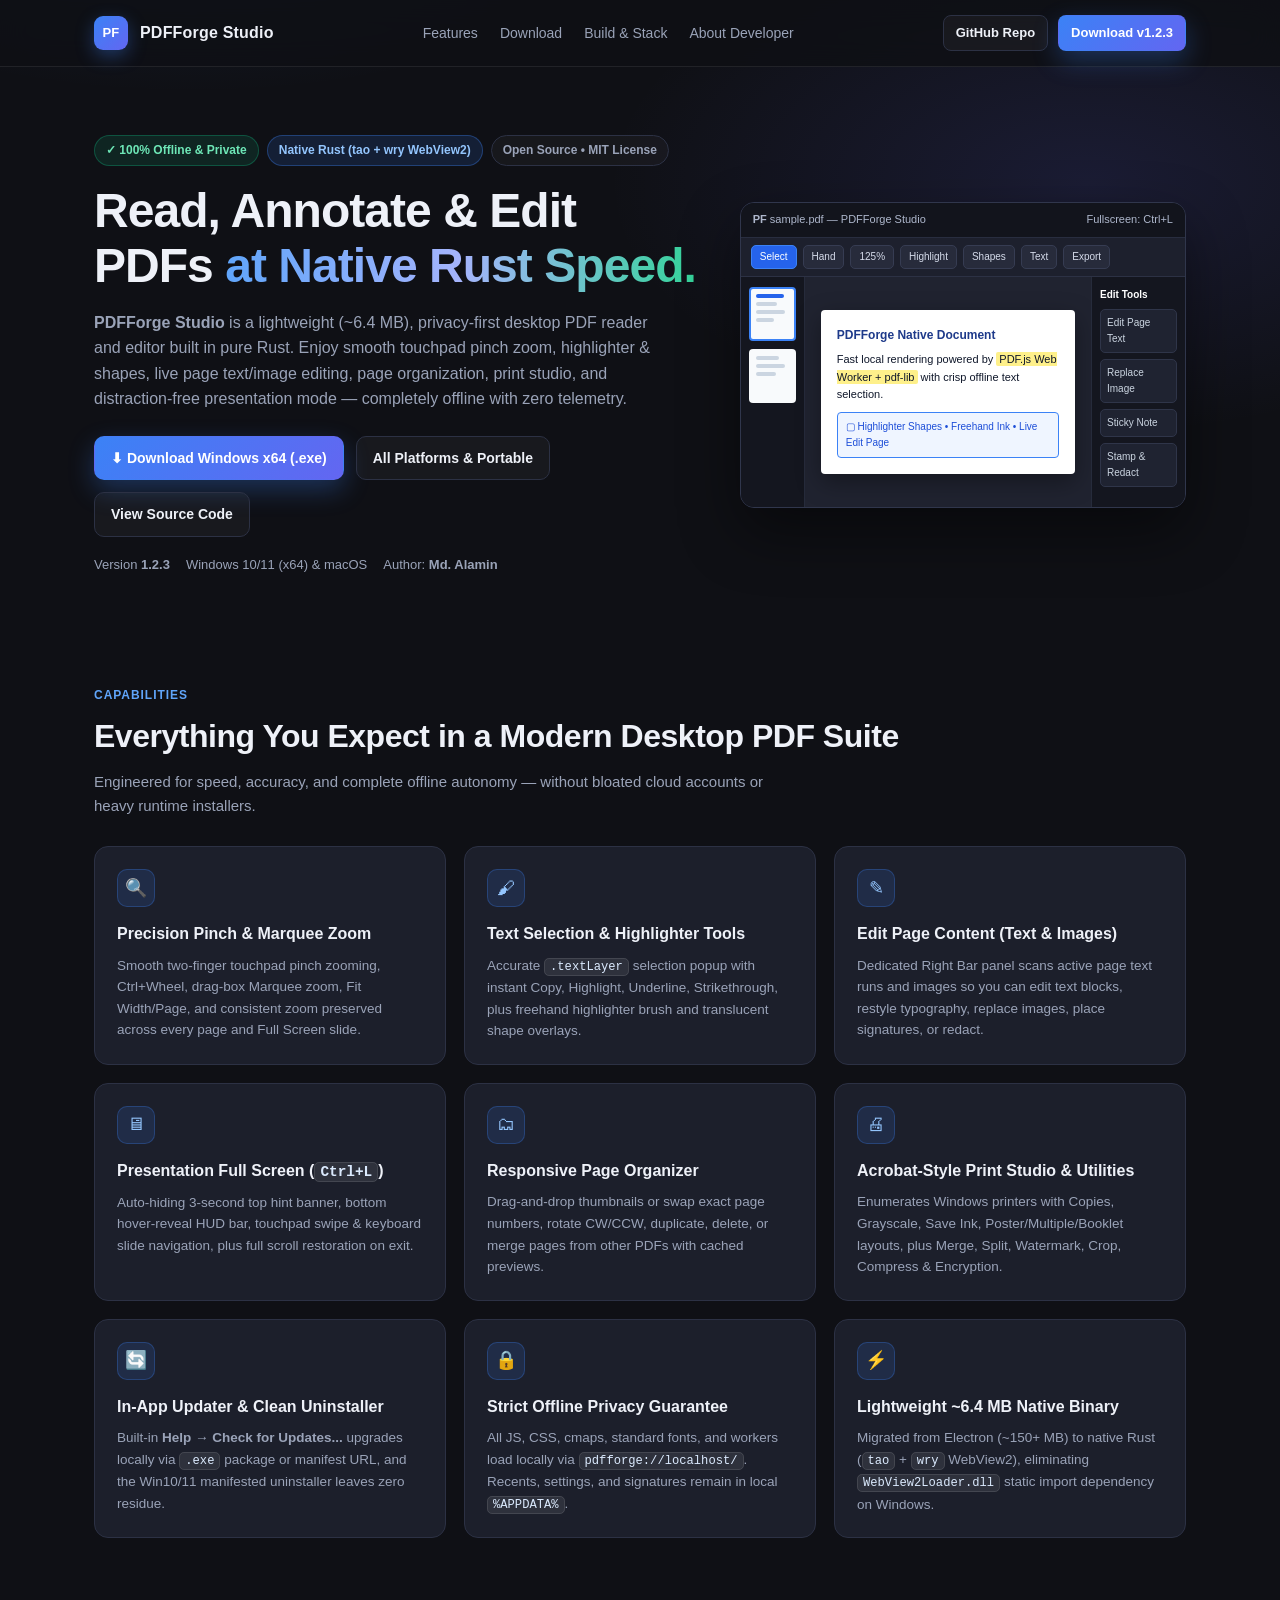
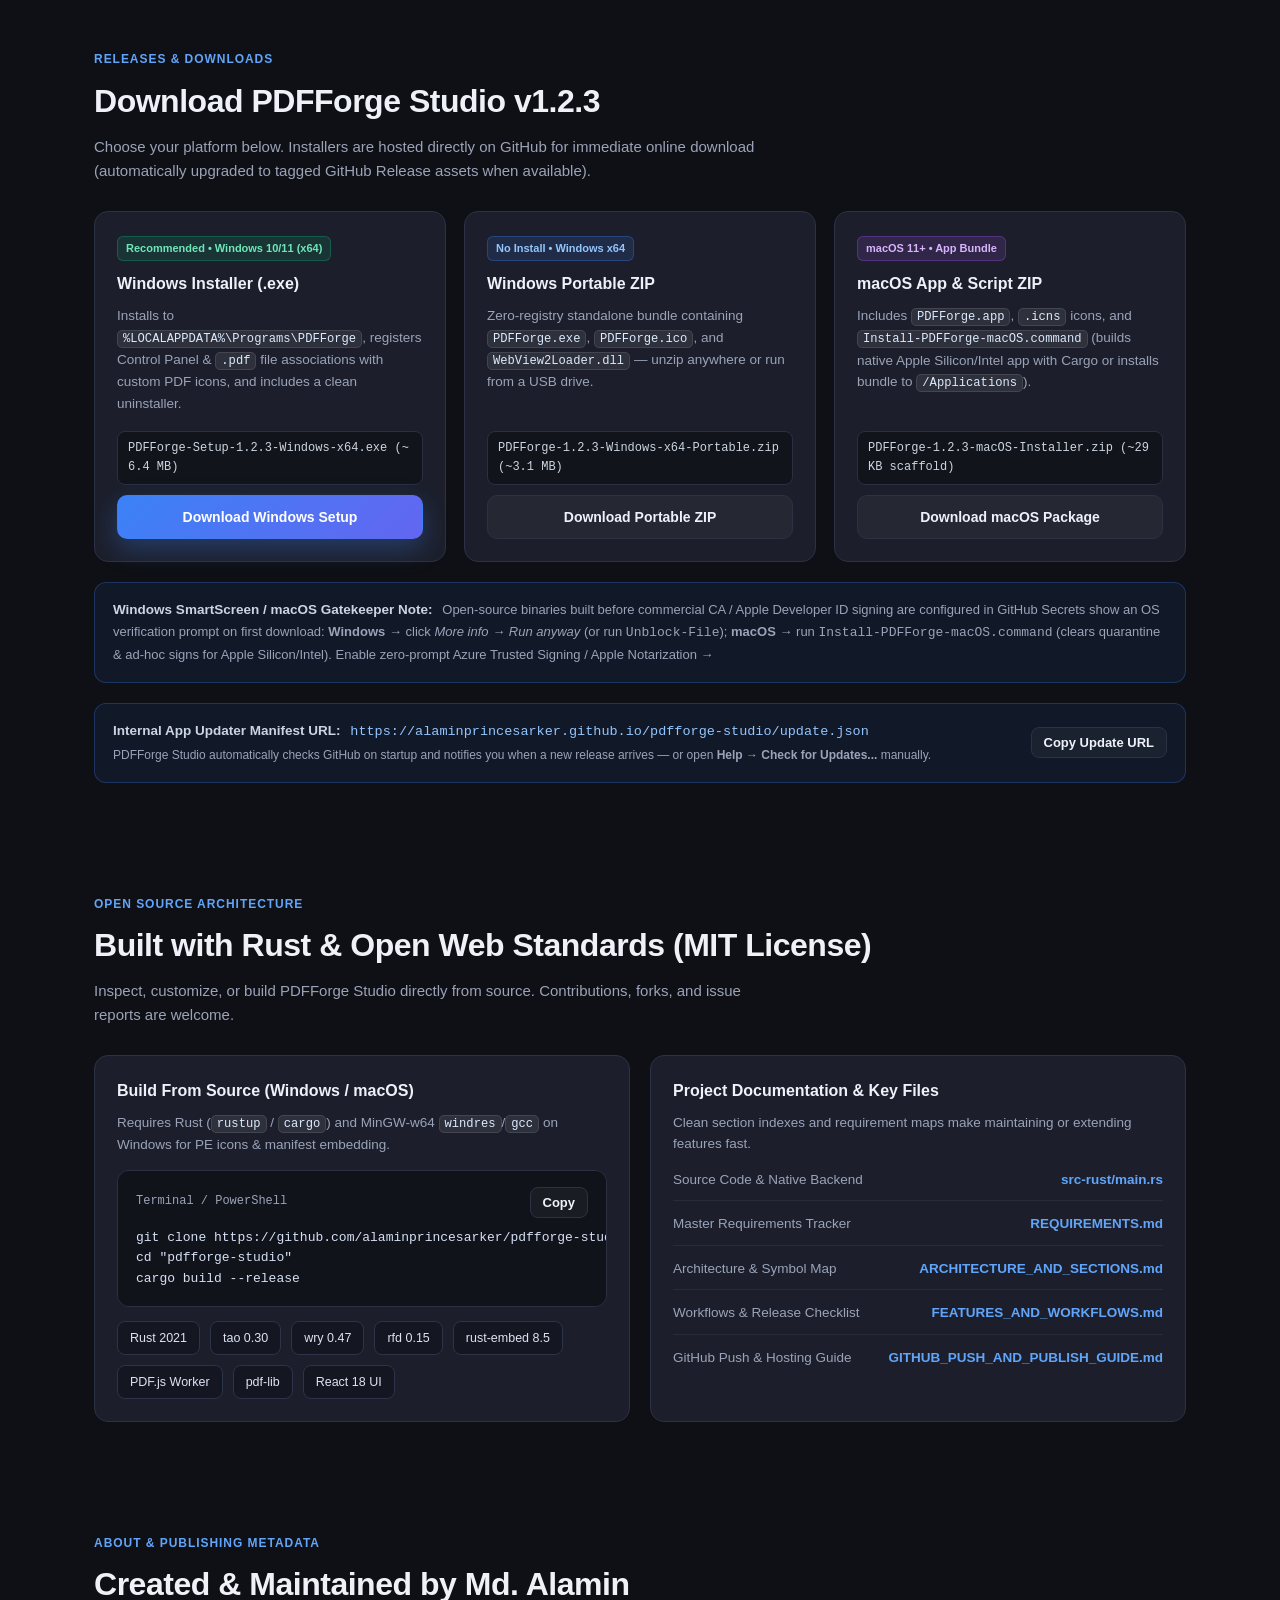
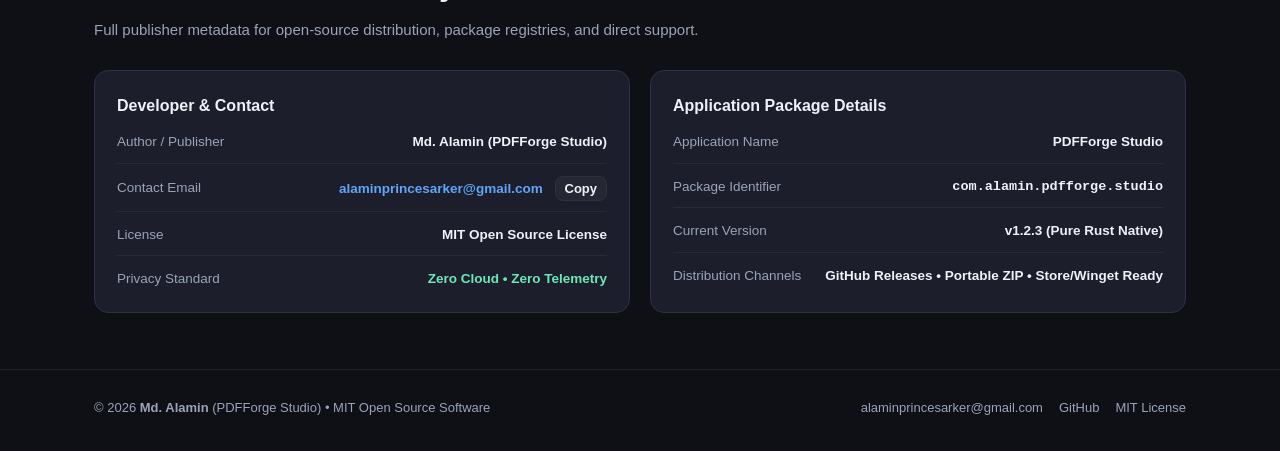
==== docs/index.html @ 2b87f1b2 "Release v1.2.3: Fix toolbar dropdown stacking context above document viewer" ====
<!DOCTYPE html>
<html lang="en">
<head>
  <meta charset="UTF-8" />
  <meta name="viewport" content="width=device-width, initial-scale=1.0" />
  <title>PDFForge Studio — Open Source Offline Rust PDF Reader &amp; Editor</title>
  <meta name="description" content="PDFForge Studio is a 100% offline, open-source native Rust PDF reader and editor by Md. Alamin. Fast startup, pinch zoom, highlights, page editing, presentation mode, and local privacy." />
  <link rel="icon" type="image/svg+xml" href="data:image/svg+xml,%3Csvg xmlns='http://www.w3.org/2000/svg' viewBox='0 0 64 64'%3E%3Cdefs%3E%3ClinearGradient id='g' x1='0' y1='1' x2='1' y2='0'%3E%3Cstop offset='0%25' stop-color='%232563eb'/%3E%3Cstop offset='100%25' stop-color='%236366f1'/%3E%3C/linearGradient%3E%3C/defs%3E%3Crect width='64' height='64' rx='14' fill='url(%23g)'/%3E%3Ctext x='50%25' y='55%25' dominant-baseline='middle' text-anchor='middle' fill='white' font-family='Segoe UI,Arial,sans-serif' font-weight='800' font-size='28'%3EPF%3C/text%3E%3C/svg%3E" />
  <style>
    :root {
      --bg: #0f1015;
      --bg-soft: #161821;
      --card: #1c1f2b;
      --card-border: #2c3144;
      --text: #eef1f8;
      --muted: #9aa3b8;
      --accent: #3b82f6;
      --accent-2: #6366f1;
      --emerald: #10b981;
      --amber: #f59e0b;
      --shadow: 0 24px 60px rgba(0, 0, 0, 0.45);
      --radius: 14px;
    }

    * {
      box-sizing: border-box;
      margin: 0;
      padding: 0;
    }

    html {
      scroll-behavior: smooth;
    }

    body {
      font-family: -apple-system, BlinkMacSystemFont, "Segoe UI", Roboto, Inter, Helvetica, Arial, sans-serif;
      background:
        radial-gradient(900px 460px at 15% -5%, rgba(59, 130, 246, 0.16), transparent 60%),
        radial-gradient(800px 420px at 85% 5%, rgba(99, 102, 241, 0.14), transparent 60%),
        var(--bg);
      color: var(--text);
      line-height: 1.6;
      -webkit-font-smoothing: antialiased;
    }

    p code, h3 code {
      font-family: ui-monospace, SFMono-Regular, Menlo, Consolas, monospace;
      font-size: 0.9em;
      background: rgba(255, 255, 255, 0.08);
      border: 1px solid rgba(255, 255, 255, 0.1);
      padding: 1px 5px;
      border-radius: 5px;
      color: #dbeafe;
    }

    a {
      color: inherit;
      text-decoration: none;
    }

    .container {
      width: 100%;
      max-width: 1140px;
      margin: 0 auto;
      padding: 0 24px;
    }

    /* Header */
    header {
      position: sticky;
      top: 0;
      z-index: 40;
      background: rgba(15, 16, 21, 0.84);
      backdrop-filter: blur(14px);
      border-bottom: 1px solid rgba(255, 255, 255, 0.08);
    }

    .nav-wrap {
      height: 66px;
      display: flex;
      align-items: center;
      justify-content: space-between;
      gap: 16px;
    }

    .brand {
      display: flex;
      align-items: center;
      gap: 12px;
      font-weight: 700;
      font-size: 16px;
      letter-spacing: 0.2px;
    }

    .brand-logo {
      width: 34px;
      height: 34px;
      border-radius: 9px;
      background: linear-gradient(135deg, var(--accent), var(--accent-2));
      display: grid;
      place-items: center;
      color: #fff;
      font-weight: 800;
      font-size: 13px;
      box-shadow: 0 6px 18px rgba(59, 130, 246, 0.35);
    }

    .nav-links {
      display: flex;
      align-items: center;
      gap: 22px;
      font-size: 14px;
      color: var(--muted);
    }

    .nav-links a:hover {
      color: #fff;
    }

    .nav-actions {
      display: flex;
      align-items: center;
      gap: 10px;
    }

    .btn {
      display: inline-flex;
      align-items: center;
      justify-content: center;
      gap: 8px;
      padding: 10px 16px;
      border-radius: 10px;
      font-size: 14px;
      font-weight: 600;
      border: 1px solid transparent;
      cursor: pointer;
      transition: transform 0.14s ease, background 0.16s ease, border-color 0.16s ease;
    }

    .btn:hover {
      transform: translateY(-1px);
    }

    .btn-primary {
      background: linear-gradient(135deg, var(--accent), var(--accent-2));
      color: #fff;
      box-shadow: 0 10px 26px rgba(59, 130, 246, 0.3);
    }

    .btn-primary:hover {
      filter: brightness(1.08);
    }

    .btn-ghost {
      background: rgba(255, 255, 255, 0.04);
      border-color: var(--card-border);
      color: var(--text);
    }

    .btn-ghost:hover {
      background: rgba(255, 255, 255, 0.08);
      border-color: #46506e;
    }

    .btn-sm {
      padding: 7px 12px;
      font-size: 13px;
      border-radius: 8px;
    }

    /* Hero */
    .hero {
      padding: 68px 0 54px;
      display: grid;
      grid-template-columns: 1.15fr 0.85fr;
      gap: 42px;
      align-items: center;
    }

    .pill-row {
      display: flex;
      flex-wrap: wrap;
      gap: 8px;
      margin-bottom: 18px;
    }

    .pill {
      display: inline-flex;
      align-items: center;
      gap: 6px;
      padding: 5px 11px;
      border-radius: 999px;
      font-size: 12px;
      font-weight: 600;
      border: 1px solid var(--card-border);
      background: rgba(255, 255, 255, 0.03);
      color: var(--muted);
    }

    .pill-green {
      background: rgba(16, 185, 129, 0.12);
      border-color: rgba(16, 185, 129, 0.32);
      color: #6ee7b7;
    }

    .pill-blue {
      background: rgba(59, 130, 246, 0.14);
      border-color: rgba(59, 130, 246, 0.34);
      color: #93c5fd;
    }

    .hero h1 {
      font-size: clamp(32px, 4.4vw, 48px);
      line-height: 1.14;
      font-weight: 800;
      letter-spacing: -0.02em;
      margin-bottom: 16px;
    }

    .gradient-text {
      background: linear-gradient(90deg, #60a5fa, #a5b4fc, #34d399);
      -webkit-background-clip: text;
      background-clip: text;
      color: transparent;
    }

    .hero p {
      color: var(--muted);
      font-size: 16px;
      max-width: 580px;
      margin-bottom: 24px;
    }

    .hero-cta {
      display: flex;
      flex-wrap: wrap;
      gap: 12px;
      margin-bottom: 18px;
    }

    .hero-meta {
      font-size: 13px;
      color: var(--muted);
      display: flex;
      flex-wrap: wrap;
      gap: 16px;
    }

    /* App Window Mockup */
    .mockup {
      background: #171923;
      border: 1px solid #30364c;
      border-radius: 14px;
      box-shadow: var(--shadow);
      overflow: hidden;
    }

    .mockup-bar {
      background: #12141c;
      border-bottom: 1px solid #282d3f;
      padding: 8px 12px;
      display: flex;
      align-items: center;
      justify-content: space-between;
      font-size: 11px;
      color: #aeb7cc;
    }

    .mockup-toolbar {
      background: #1d202d;
      border-bottom: 1px solid #2c3144;
      padding: 7px 10px;
      display: flex;
      align-items: center;
      gap: 6px;
      flex-wrap: wrap;
    }

    .tool-chip {
      font-size: 10px;
      padding: 3px 8px;
      border-radius: 5px;
      background: #272b3b;
      color: #d6dceb;
      border: 1px solid #363c52;
    }

    .tool-chip.active {
      background: #2563eb;
      border-color: #3b82f6;
      color: #fff;
    }

    .mockup-body {
      display: grid;
      grid-template-columns: 64px 1fr 94px;
      min-height: 230px;
    }

    .mockup-left {
      background: #14161f;
      border-right: 1px solid #262b3b;
      padding: 10px 8px;
      display: flex;
      flex-direction: column;
      gap: 8px;
    }

    .thumb-box {
      height: 54px;
      border-radius: 4px;
      background: #f8fafc;
      border: 2px solid transparent;
      padding: 5px;
    }

    .thumb-box.active {
      border-color: #3b82f6;
    }

    .thumb-line {
      height: 4px;
      background: #cbd5e1;
      border-radius: 2px;
      margin-bottom: 4px;
    }

    .mockup-canvas {
      background: #202330;
      padding: 16px;
      display: flex;
      align-items: center;
      justify-content: center;
    }

    .pdf-sheet {
      width: 100%;
      background: #ffffff;
      color: #0f172a;
      border-radius: 4px;
      padding: 16px;
      box-shadow: 0 8px 24px rgba(0, 0, 0, 0.35);
      font-size: 11px;
    }

    .pdf-sheet h4 {
      font-size: 12px;
      margin-bottom: 6px;
      color: #1e3a8a;
    }

    .pdf-highlight {
      background: #fef08a;
      padding: 1px 3px;
      border-radius: 2px;
    }

    .pdf-shape {
      margin-top: 8px;
      padding: 6px 8px;
      border: 1.5px solid #3b82f6;
      background: rgba(59, 130, 246, 0.08);
      border-radius: 4px;
      font-size: 10px;
      color: #1d4ed8;
    }

    .mockup-right {
      background: #14161f;
      border-left: 1px solid #262b3b;
      padding: 10px 8px;
      display: flex;
      flex-direction: column;
      gap: 6px;
      font-size: 10px;
      color: #cbd5e1;
    }

    .panel-item {
      background: #1f2331;
      border: 1px solid #2f3549;
      border-radius: 5px;
      padding: 5px 6px;
    }

    /* Sections */
    section {
      padding: 56px 0;
    }

    .sec-head {
      margin-bottom: 28px;
    }

    .sec-kicker {
      font-size: 12px;
      font-weight: 700;
      text-transform: uppercase;
      letter-spacing: 0.08em;
      color: #60a5fa;
      margin-bottom: 6px;
    }

    .sec-title {
      font-size: clamp(24px, 3vw, 32px);
      font-weight: 800;
      letter-spacing: -0.015em;
      margin-bottom: 8px;
    }

    .sec-sub {
      color: var(--muted);
      max-width: 680px;
      font-size: 15px;
    }

    .grid-3 {
      display: grid;
      grid-template-columns: repeat(3, minmax(0, 1fr));
      gap: 18px;
    }

    .grid-2 {
      display: grid;
      grid-template-columns: repeat(2, minmax(0, 1fr));
      gap: 20px;
    }

    .card {
      background: var(--card);
      border: 1px solid var(--card-border);
      border-radius: var(--radius);
      padding: 22px;
      transition: border-color 0.16s ease, transform 0.16s ease;
    }

    .card:hover {
      border-color: #46506e;
    }

    .card-icon {
      width: 38px;
      height: 38px;
      border-radius: 10px;
      background: rgba(59, 130, 246, 0.14);
      border: 1px solid rgba(59, 130, 246, 0.28);
      color: #93c5fd;
      display: grid;
      place-items: center;
      margin-bottom: 14px;
      font-size: 18px;
    }

    .card h3 {
      font-size: 16px;
      font-weight: 700;
      margin-bottom: 8px;
    }

    .card p {
      font-size: 13.5px;
      color: var(--muted);
    }

    /* Downloads */
    .dl-card {
      display: flex;
      flex-direction: column;
      justify-content: space-between;
      gap: 16px;
    }

    .dl-badge {
      display: inline-block;
      font-size: 11px;
      font-weight: 700;
      padding: 3px 8px;
      border-radius: 6px;
      background: rgba(16, 185, 129, 0.14);
      color: #6ee7b7;
      border: 1px solid rgba(16, 185, 129, 0.3);
      margin-bottom: 10px;
    }

    .dl-file {
      font-family: ui-monospace, SFMono-Regular, Menlo, Consolas, monospace;
      font-size: 12px;
      color: #cbd5e1;
      background: #12141c;
      border: 1px solid #2a2f42;
      padding: 7px 10px;
      border-radius: 8px;
      word-break: break-all;
    }

    .notice-box {
      margin-top: 20px;
      background: rgba(59, 130, 246, 0.08);
      border: 1px solid rgba(59, 130, 246, 0.28);
      border-radius: 12px;
      padding: 16px 18px;
      font-size: 13.5px;
      color: #cbd5e1;
      display: flex;
      flex-wrap: wrap;
      align-items: center;
      justify-content: space-between;
      gap: 12px;
    }

    /* Code Blocks */
    .code-box {
      background: #11131b;
      border: 1px solid #2b3042;
      border-radius: 12px;
      padding: 16px 18px;
      font-family: ui-monospace, SFMono-Regular, Menlo, Consolas, monospace;
      font-size: 13px;
      color: #d6e0f5;
      overflow-x: auto;
      position: relative;
    }

    .code-header {
      display: flex;
      align-items: center;
      justify-content: space-between;
      margin-bottom: 10px;
      color: var(--muted);
      font-family: inherit;
      font-size: 12px;
    }

    .stack-list {
      display: flex;
      flex-wrap: wrap;
      gap: 10px;
      margin-top: 14px;
    }

    .stack-pill {
      padding: 6px 12px;
      border-radius: 8px;
      background: #141722;
      border: 1px solid #2d3348;
      font-size: 12.5px;
      color: #dce3f3;
    }

    /* About & Developer */
    .kv-list {
      display: grid;
      gap: 12px;
      margin-top: 12px;
    }

    .kv-item {
      display: flex;
      justify-content: space-between;
      align-items: center;
      gap: 12px;
      padding-bottom: 10px;
      border-bottom: 1px solid rgba(255, 255, 255, 0.06);
      font-size: 13.5px;
    }

    .kv-item:last-child {
      border-bottom: none;
      padding-bottom: 0;
    }

    .kv-label {
      color: var(--muted);
    }

    .kv-val {
      font-weight: 600;
      text-align: right;
    }

    .link-accent {
      color: #60a5fa;
    }

    .link-accent:hover {
      text-decoration: underline;
    }

    footer {
      border-top: 1px solid rgba(255, 255, 255, 0.08);
      padding: 28px 0 40px;
      color: var(--muted);
      font-size: 13px;
    }

    .footer-flex {
      display: flex;
      flex-wrap: wrap;
      align-items: center;
      justify-content: space-between;
      gap: 12px;
    }

    .toast {
      position: fixed;
      right: 20px;
      bottom: 20px;
      background: #1e293b;
      color: #f8fafc;
      border: 1px solid #3b82f6;
      padding: 10px 14px;
      border-radius: 10px;
      font-size: 13px;
      box-shadow: var(--shadow);
      opacity: 0;
      pointer-events: none;
      transform: translateY(8px);
      transition: all 0.18s ease;
      z-index: 90;
    }

    .toast.show {
      opacity: 1;
      transform: translateY(0);
    }

    @media (max-width: 960px) {
      .hero {
        grid-template-columns: 1fr;
        padding-top: 42px;
      }
      .grid-3 {
        grid-template-columns: repeat(2, minmax(0, 1fr));
      }
    }

    @media (max-width: 680px) {
      .nav-links {
        display: none;
      }
      .grid-3, .grid-2 {
        grid-template-columns: 1fr;
      }
      .mockup-body {
        grid-template-columns: 1fr;
      }
      .mockup-left, .mockup-right {
        display: none;
      }
    }
  </style>
</head>
<body>
  <header>
    <div class="container nav-wrap">
      <a href="#top" class="brand">
        <span class="brand-logo">PF</span>
        <span>PDFForge Studio</span>
      </a>
      <nav class="nav-links">
        <a href="#features">Features</a>
        <a href="#download">Download</a>
        <a href="#opensource">Build &amp; Stack</a>
        <a href="#about">About Developer</a>
      </nav>
      <div class="nav-actions">
        <a id="nav-github" href="https://github.com/alaminprincesarker/pdfforge-studio" target="_blank" rel="noopener" class="btn btn-ghost btn-sm">GitHub Repo</a>
        <a href="#download" class="btn btn-primary btn-sm">Download v1.2.3</a>
      </div>
    </div>
  </header>

  <main id="top" class="container">
    <!-- Hero -->
    <section class="hero">
      <div>
        <div class="pill-row">
          <span class="pill pill-green">&#x2713; 100% Offline &amp; Private</span>
          <span class="pill pill-blue">Native Rust (tao + wry WebView2)</span>
          <span class="pill">Open Source • MIT License</span>
        </div>
        <h1>Read, Annotate &amp; Edit PDFs <span class="gradient-text">at Native Rust Speed.</span></h1>
        <p>
          <strong>PDFForge Studio</strong> is a lightweight (~6.4 MB), privacy-first desktop PDF reader and editor
          built in pure Rust. Enjoy smooth touchpad pinch zoom, highlighter &amp; shapes, live page text/image editing,
          page organization, print studio, and distraction-free presentation mode — completely offline with zero telemetry.
        </p>
        <div class="hero-cta">
          <a id="hero-win-setup" href="https://github.com/alaminprincesarker/pdfforge-studio/raw/main/release/PDFForge-Setup-1.2.3-Windows-x64.exe" class="btn btn-primary">
            &#x2B07; Download Windows x64 (.exe)
          </a>
          <a id="hero-releases" href="https://github.com/alaminprincesarker/pdfforge-studio/releases" target="_blank" rel="noopener" class="btn btn-ghost">
            All Platforms &amp; Portable
          </a>
          <a id="hero-source" href="https://github.com/alaminprincesarker/pdfforge-studio" target="_blank" rel="noopener" class="btn btn-ghost">
            View Source Code
          </a>
        </div>
        <div class="hero-meta">
          <span>Version <strong>1.2.3</strong></span>
          <span>Windows 10/11 (x64) &amp; macOS</span>
          <span>Author: <strong>Md. Alamin</strong></span>
        </div>
      </div>

      <div class="mockup" aria-label="PDFForge Studio Interface Preview">
        <div class="mockup-bar">
          <span><strong>PF</strong> sample.pdf — PDFForge Studio</span>
          <span>Fullscreen: Ctrl+L</span>
        </div>
        <div class="mockup-toolbar">
          <span class="tool-chip active">Select</span>
          <span class="tool-chip">Hand</span>
          <span class="tool-chip">125%</span>
          <span class="tool-chip">Highlight</span>
          <span class="tool-chip">Shapes</span>
          <span class="tool-chip">Text</span>
          <span class="tool-chip">Export</span>
        </div>
        <div class="mockup-body">
          <div class="mockup-left">
            <div class="thumb-box active">
              <div class="thumb-line" style="width:85%;background:#2563eb;"></div>
              <div class="thumb-line" style="width:65%;"></div>
              <div class="thumb-line" style="width:90%;"></div>
              <div class="thumb-line" style="width:55%;"></div>
            </div>
            <div class="thumb-box">
              <div class="thumb-line" style="width:70%;"></div>
              <div class="thumb-line" style="width:90%;"></div>
              <div class="thumb-line" style="width:60%;"></div>
            </div>
          </div>
          <div class="mockup-canvas">
            <div class="pdf-sheet">
              <h4>PDFForge Native Document</h4>
              <div>Fast local rendering powered by <span class="pdf-highlight">PDF.js Web Worker + pdf-lib</span> with crisp offline text selection.</div>
              <div class="pdf-shape">&#x25A2; Highlighter Shapes • Freehand Ink • Live Edit Page</div>
            </div>
          </div>
          <div class="mockup-right">
            <strong style="color:#fff;">Edit Tools</strong>
            <div class="panel-item">Edit Page Text</div>
            <div class="panel-item">Replace Image</div>
            <div class="panel-item">Sticky Note</div>
            <div class="panel-item">Stamp &amp; Redact</div>
          </div>
        </div>
      </div>
    </section>

    <!-- Features -->
    <section id="features">
      <div class="sec-head">
        <div class="sec-kicker">Capabilities</div>
        <h2 class="sec-title">Everything You Expect in a Modern Desktop PDF Suite</h2>
        <p class="sec-sub">Engineered for speed, accuracy, and complete offline autonomy — without bloated cloud accounts or heavy runtime installers.</p>
      </div>

      <div class="grid-3">
        <article class="card">
          <div class="card-icon">&#x1F50D;</div>
          <h3>Precision Pinch &amp; Marquee Zoom</h3>
          <p>Smooth two-finger touchpad pinch zooming, Ctrl+Wheel, drag-box Marquee zoom, Fit Width/Page, and consistent zoom preserved across every page and Full Screen slide.</p>
        </article>
        <article class="card">
          <div class="card-icon">&#x1F58C;</div>
          <h3>Text Selection &amp; Highlighter Tools</h3>
          <p>Accurate <code>.textLayer</code> selection popup with instant Copy, Highlight, Underline, Strikethrough, plus freehand highlighter brush and translucent shape overlays.</p>
        </article>
        <article class="card">
          <div class="card-icon">&#x270E;</div>
          <h3>Edit Page Content (Text &amp; Images)</h3>
          <p>Dedicated Right Bar panel scans active page text runs and images so you can edit text blocks, restyle typography, replace images, place signatures, or redact.</p>
        </article>
        <article class="card">
          <div class="card-icon">&#x1F5A5;</div>
          <h3>Presentation Full Screen (<code>Ctrl+L</code>)</h3>
          <p>Auto-hiding 3-second top hint banner, bottom hover-reveal HUD bar, touchpad swipe &amp; keyboard slide navigation, plus full scroll restoration on exit.</p>
        </article>
        <article class="card">
          <div class="card-icon">&#x1F5C2;</div>
          <h3>Responsive Page Organizer</h3>
          <p>Drag-and-drop thumbnails or swap exact page numbers, rotate CW/CCW, duplicate, delete, or merge pages from other PDFs with cached previews.</p>
        </article>
        <article class="card">
          <div class="card-icon">&#x1F5A8;</div>
          <h3>Acrobat-Style Print Studio &amp; Utilities</h3>
          <p>Enumerates Windows printers with Copies, Grayscale, Save Ink, Poster/Multiple/Booklet layouts, plus Merge, Split, Watermark, Crop, Compress &amp; Encryption.</p>
        </article>
        <article class="card">
          <div class="card-icon">&#x1F504;</div>
          <h3>In-App Updater &amp; Clean Uninstaller</h3>
          <p>Built-in <strong>Help &rarr; Check for Updates...</strong> upgrades locally via <code>.exe</code> package or manifest URL, and the Win10/11 manifested uninstaller leaves zero residue.</p>
        </article>
        <article class="card">
          <div class="card-icon">&#x1F512;</div>
          <h3>Strict Offline Privacy Guarantee</h3>
          <p>All JS, CSS, cmaps, standard fonts, and workers load locally via <code>pdfforge://localhost/</code>. Recents, settings, and signatures remain in local <code>%APPDATA%</code>.</p>
        </article>
        <article class="card">
          <div class="card-icon">&#x26A1;</div>
          <h3>Lightweight ~6.4 MB Native Binary</h3>
          <p>Migrated from Electron (~150+ MB) to native Rust (<code>tao</code> + <code>wry</code> WebView2), eliminating <code>WebView2Loader.dll</code> static import dependency on Windows.</p>
        </article>
      </div>
    </section>

    <!-- Download -->
    <section id="download">
      <div class="sec-head">
        <div class="sec-kicker">Releases &amp; Downloads</div>
        <h2 class="sec-title">Download PDFForge Studio v1.2.3</h2>
        <p class="sec-sub">Choose your platform below. Installers are hosted directly on GitHub for immediate online download (automatically upgraded to tagged GitHub Release assets when available).</p>
      </div>

      <div class="grid-3">
        <div class="card dl-card">
          <div>
            <span class="dl-badge">Recommended • Windows 10/11 (x64)</span>
            <h3>Windows Installer (.exe)</h3>
            <p>Installs to <code>%LOCALAPPDATA%\Programs\PDFForge</code>, registers Control Panel &amp; <code>.pdf</code> file associations with custom PDF icons, and includes a clean uninstaller.</p>
          </div>
          <div style="display:grid;gap:10px;">
            <div class="dl-file">PDFForge-Setup-1.2.3-Windows-x64.exe (~6.4 MB)</div>
            <a id="dl-win-setup" href="https://github.com/alaminprincesarker/pdfforge-studio/raw/main/release/PDFForge-Setup-1.2.3-Windows-x64.exe" class="btn btn-primary">Download Windows Setup</a>
          </div>
        </div>

        <div class="card dl-card">
          <div>
            <span class="dl-badge" style="background:rgba(59,130,246,0.14);color:#93c5fd;border-color:rgba(59,130,246,0.3);">No Install • Windows x64</span>
            <h3>Windows Portable ZIP</h3>
            <p>Zero-registry standalone bundle containing <code>PDFForge.exe</code>, <code>PDFForge.ico</code>, and <code>WebView2Loader.dll</code> — unzip anywhere or run from a USB drive.</p>
          </div>
          <div style="display:grid;gap:10px;">
            <div class="dl-file">PDFForge-1.2.3-Windows-x64-Portable.zip (~3.1 MB)</div>
            <a id="dl-win-portable" href="https://github.com/alaminprincesarker/pdfforge-studio/raw/main/release/PDFForge-1.2.3-Windows-x64-Portable.zip" class="btn btn-ghost">Download Portable ZIP</a>
          </div>
        </div>

        <div class="card dl-card">
          <div>
            <span class="dl-badge" style="background:rgba(168,85,247,0.14);color:#d8b4fe;border-color:rgba(168,85,247,0.3);">macOS 11+ • App Bundle</span>
            <h3>macOS App &amp; Script ZIP</h3>
            <p>Includes <code>PDFForge.app</code>, <code>.icns</code> icons, and <code>Install-PDFForge-macOS.command</code> (builds native Apple Silicon/Intel app with Cargo or installs bundle to <code>/Applications</code>).</p>
          </div>
          <div style="display:grid;gap:10px;">
            <div class="dl-file">PDFForge-1.2.3-macOS-Installer.zip (~29 KB scaffold)</div>
            <a id="dl-macos" href="https://github.com/alaminprincesarker/pdfforge-studio/raw/main/release/PDFForge-1.2.3-macOS-Installer.zip" class="btn btn-ghost">Download macOS Package</a>
          </div>
        </div>
      </div>

      <div class="notice-box">
        <div>
          <strong>Windows SmartScreen / macOS Gatekeeper Note:</strong>
          <span style="font-size:13px;color:var(--muted);margin-left:6px;">
            Open-source binaries built before commercial CA / Apple Developer ID signing are configured in GitHub Secrets show an OS verification prompt on first download:
            <strong>Windows</strong> &rarr; click <em>More info &rarr; Run anyway</em> (or run <code>Unblock-File</code>);
            <strong>macOS</strong> &rarr; run <code>Install-PDFForge-macOS.command</code> (clears quarantine &amp; ad-hoc signs for Apple Silicon/Intel).
            <a href="https://github.com/alaminprincesarker/pdfforge-studio/blob/main/docs/SIGNING_AND_TRUST_SETUP.md" target="_blank" rel="noopener">Enable zero-prompt Azure Trusted Signing / Apple Notarization &rarr;</a>
          </span>
        </div>
      </div>

      <div class="notice-box">
        <div>
          <strong>Internal App Updater Manifest URL:</strong>
          <code id="update-manifest-url" style="margin-left:6px;color:#93c5fd;">https://alaminprincesarker.github.io/pdfforge-studio/update.json</code>
          <div style="font-size:12px;color:var(--muted);margin-top:4px;">PDFForge Studio automatically checks GitHub on startup and notifies you when a new release arrives — or open <strong>Help &rarr; Check for Updates...</strong> manually.</div>
        </div>
        <button type="button" class="btn btn-ghost btn-sm" onclick="copyText(document.getElementById('update-manifest-url').textContent, 'Update manifest URL copied')">Copy Update URL</button>
      </div>
    </section>

    <!-- Open Source & Build -->
    <section id="opensource">
      <div class="sec-head">
        <div class="sec-kicker">Open Source Architecture</div>
        <h2 class="sec-title">Built with Rust &amp; Open Web Standards (MIT License)</h2>
        <p class="sec-sub">Inspect, customize, or build PDFForge Studio directly from source. Contributions, forks, and issue reports are welcome.</p>
      </div>

      <div class="grid-2">
        <div class="card">
          <h3>Build From Source (Windows / macOS)</h3>
          <p style="margin-bottom:14px;">Requires Rust (<code>rustup</code> / <code>cargo</code>) and MinGW-w64 <code>windres</code>/<code>gcc</code> on Windows for PE icons &amp; manifest embedding.</p>
          <div class="code-box">
            <div class="code-header">
              <span>Terminal / PowerShell</span>
              <button type="button" class="btn btn-ghost btn-sm" onclick="copyText(document.getElementById('clone-cmd').innerText, 'Build commands copied')">Copy</button>
            </div>
<pre id="clone-cmd">git clone https://github.com/alaminprincesarker/pdfforge-studio.git
cd "pdfforge-studio"
cargo build --release</pre>
          </div>
          <div class="stack-list">
            <span class="stack-pill">Rust 2021</span>
            <span class="stack-pill">tao 0.30</span>
            <span class="stack-pill">wry 0.47</span>
            <span class="stack-pill">rfd 0.15</span>
            <span class="stack-pill">rust-embed 8.5</span>
            <span class="stack-pill">PDF.js Worker</span>
            <span class="stack-pill">pdf-lib</span>
            <span class="stack-pill">React 18 UI</span>
          </div>
        </div>

        <div class="card">
          <h3>Project Documentation &amp; Key Files</h3>
          <p style="margin-bottom:14px;">Clean section indexes and requirement maps make maintaining or extending features fast.</p>
          <div class="kv-list">
            <div class="kv-item">
              <span class="kv-label">Source Code &amp; Native Backend</span>
              <a id="doc-rust" href="https://github.com/alaminprincesarker/pdfforge-studio/blob/main/src-rust/main.rs" target="_blank" rel="noopener" class="link-accent kv-val">src-rust/main.rs</a>
            </div>
            <div class="kv-item">
              <span class="kv-label">Master Requirements Tracker</span>
              <a id="doc-req" href="https://github.com/alaminprincesarker/pdfforge-studio/blob/main/REQUIREMENTS.md" target="_blank" rel="noopener" class="link-accent kv-val">REQUIREMENTS.md</a>
            </div>
            <div class="kv-item">
              <span class="kv-label">Architecture &amp; Symbol Map</span>
              <a href="./ARCHITECTURE_AND_SECTIONS.md" class="link-accent kv-val">ARCHITECTURE_AND_SECTIONS.md</a>
            </div>
            <div class="kv-item">
              <span class="kv-label">Workflows &amp; Release Checklist</span>
              <a href="./FEATURES_AND_WORKFLOWS.md" class="link-accent kv-val">FEATURES_AND_WORKFLOWS.md</a>
            </div>
            <div class="kv-item">
              <span class="kv-label">GitHub Push &amp; Hosting Guide</span>
              <a href="./GITHUB_PUSH_AND_PUBLISH_GUIDE.md" class="link-accent kv-val">GITHUB_PUSH_AND_PUBLISH_GUIDE.md</a>
            </div>
          </div>
        </div>
      </div>
    </section>

    <!-- About & Publishing Info -->
    <section id="about">
      <div class="sec-head">
        <div class="sec-kicker">About &amp; Publishing Metadata</div>
        <h2 class="sec-title">Created &amp; Maintained by Md. Alamin</h2>
        <p class="sec-sub">Full publisher metadata for open-source distribution, package registries, and direct support.</p>
      </div>

      <div class="grid-2">
        <div class="card">
          <h3>Developer &amp; Contact</h3>
          <div class="kv-list">
            <div class="kv-item">
              <span class="kv-label">Author / Publisher</span>
              <span class="kv-val">Md. Alamin (PDFForge Studio)</span>
            </div>
            <div class="kv-item">
              <span class="kv-label">Contact Email</span>
              <span class="kv-val">
                <a href="mailto:alaminprincesarker@gmail.com?subject=PDFForge%20Studio%20Inquiry" class="link-accent">alaminprincesarker@gmail.com</a>
                <button type="button" class="btn btn-ghost btn-sm" style="margin-left:8px;padding:4px 9px;" onclick="copyText('alaminprincesarker@gmail.com', 'Email copied')">Copy</button>
              </span>
            </div>
            <div class="kv-item">
              <span class="kv-label">License</span>
              <span class="kv-val">MIT Open Source License</span>
            </div>
            <div class="kv-item">
              <span class="kv-label">Privacy Standard</span>
              <span class="kv-val" style="color:#6ee7b7;">Zero Cloud • Zero Telemetry</span>
            </div>
          </div>
        </div>

        <div class="card">
          <h3>Application Package Details</h3>
          <div class="kv-list">
            <div class="kv-item">
              <span class="kv-label">Application Name</span>
              <span class="kv-val">PDFForge Studio</span>
            </div>
            <div class="kv-item">
              <span class="kv-label">Package Identifier</span>
              <span class="kv-val" style="font-family:monospace;">com.alamin.pdfforge.studio</span>
            </div>
            <div class="kv-item">
              <span class="kv-label">Current Version</span>
              <span class="kv-val">v1.2.3 (Pure Rust Native)</span>
            </div>
            <div class="kv-item">
              <span class="kv-label">Distribution Channels</span>
              <span class="kv-val">GitHub Releases • Portable ZIP • Store/Winget Ready</span>
            </div>
          </div>
        </div>
      </div>
    </section>
  </main>

  <footer>
    <div class="container footer-flex">
      <div>&copy; 2026 <strong>Md. Alamin</strong> (PDFForge Studio) • MIT Open Source Software</div>
      <div style="display:flex;gap:16px;flex-wrap:wrap;">
        <a href="mailto:alaminprincesarker@gmail.com">alaminprincesarker@gmail.com</a>
        <a id="footer-github" href="https://github.com/alaminprincesarker/pdfforge-studio" target="_blank" rel="noopener">GitHub</a>
        <a id="footer-license" href="https://github.com/alaminprincesarker/pdfforge-studio/blob/main/LICENSE" target="_blank" rel="noopener">MIT License</a>
      </div>
    </div>
  </footer>

  <div id="toast" class="toast" role="status" aria-live="polite"></div>

  <script>
    // Optional manual override if using a custom domain; leave empty for automatic GitHub Pages detection.
    const SITE_CONFIG = {
      githubOwner: "alaminprincesarker",
      githubRepo: "pdfforge-studio",
      releaseTag: "latest"
    };

    function detectGitHubInfo() {
      let owner = SITE_CONFIG.githubOwner.trim();
      let repo = SITE_CONFIG.githubRepo.trim();

      const host = window.location.hostname.toLowerCase();
      if (!owner && host.endsWith(".github.io")) {
        owner = host.split(".")[0];
        const parts = window.location.pathname.split("/").filter(Boolean);
        if (parts.length > 0 && parts[0] !== "docs" && parts[0] !== "index.html") {
          repo = parts[0];
        }
      }

      if (owner && repo) {
        const repoUrl = `https://github.com/${owner}/${repo}`;
        const rawBase = `https://github.com/${owner}/${repo}/raw/main/release`;

        const setHref = (id, url) => {
          const el = document.getElementById(id);
          if (el) el.href = url;
        };

        setHref("nav-github", repoUrl);
        setHref("hero-source", repoUrl);
        setHref("footer-github", repoUrl);
        setHref("hero-releases", `${repoUrl}/tree/main/release`);
        setHref("hero-win-setup", `${rawBase}/PDFForge-Setup-1.2.3-Windows-x64.exe`);
        setHref("dl-win-setup", `${rawBase}/PDFForge-Setup-1.2.3-Windows-x64.exe`);
        setHref("dl-win-portable", `${rawBase}/PDFForge-1.2.3-Windows-x64-Portable.zip`);
        setHref("dl-macos", `${rawBase}/PDFForge-1.2.3-macOS-Installer.zip`);
        setHref("doc-rust", `${repoUrl}/blob/main/src-rust/main.rs`);
        setHref("doc-req", `${repoUrl}/blob/main/REQUIREMENTS.md`);
        setHref("footer-license", `${repoUrl}/blob/main/LICENSE`);

        const cloneEl = document.getElementById("clone-cmd");
        if (cloneEl) {
          cloneEl.textContent = `git clone ${repoUrl}.git\ncd "${repo}"\ncargo build --release`;
        }

        const manifestEl = document.getElementById("update-manifest-url");
        if (manifestEl && window.location.protocol.startsWith("http") && host.endsWith(".github.io")) {
          manifestEl.textContent = `${window.location.origin}${window.location.pathname.replace(/index\.html$/, "")}update.json`;
        }

        // If a formal GitHub Release exists, automatically switch download buttons to its tag assets
        fetch(`https://api.github.com/repos/${owner}/${repo}/releases/latest`)
          .then(r => r.ok ? r.json() : null)
          .then(rel => {
            if (!rel || !Array.isArray(rel.assets) || rel.assets.length === 0) return;
            const winExe = rel.assets.find(a => /setup.*.exe$/i.test(a.name)) || rel.assets.find(a => /.exe$/i.test(a.name) && !/^uninstall/i.test(a.name));
            const winZip = rel.assets.find(a => /portable.*.zip$/i.test(a.name));
            const macZip = rel.assets.find(a => /macos.*.zip$/i.test(a.name));
            if (winExe) {
              setHref("hero-win-setup", winExe.browser_download_url);
              setHref("dl-win-setup", winExe.browser_download_url);
            }
            if (winZip) setHref("dl-win-portable", winZip.browser_download_url);
            if (macZip) setHref("dl-macos", macZip.browser_download_url);
            if (rel.html_url) setHref("hero-releases", rel.html_url);
          })
          .catch(() => {});
      }
    }

    let toastTimer = null;
    function copyText(text, msg) {
      if (navigator.clipboard && navigator.clipboard.writeText) {
        navigator.clipboard.writeText(text).then(() => showToast(msg || "Copied!")).catch(() => showToast(msg || "Copied!"));
      } else {
        showToast(msg || "Copy unavailable");
      }
    }

    function showToast(msg) {
      const el = document.getElementById("toast");
      if (!el) return;
      el.textContent = msg;
      el.classList.add("show");
      clearTimeout(toastTimer);
      toastTimer = setTimeout(() => el.classList.remove("show"), 2200);
    }

    detectGitHubInfo();
  </script>
</body>
</html>
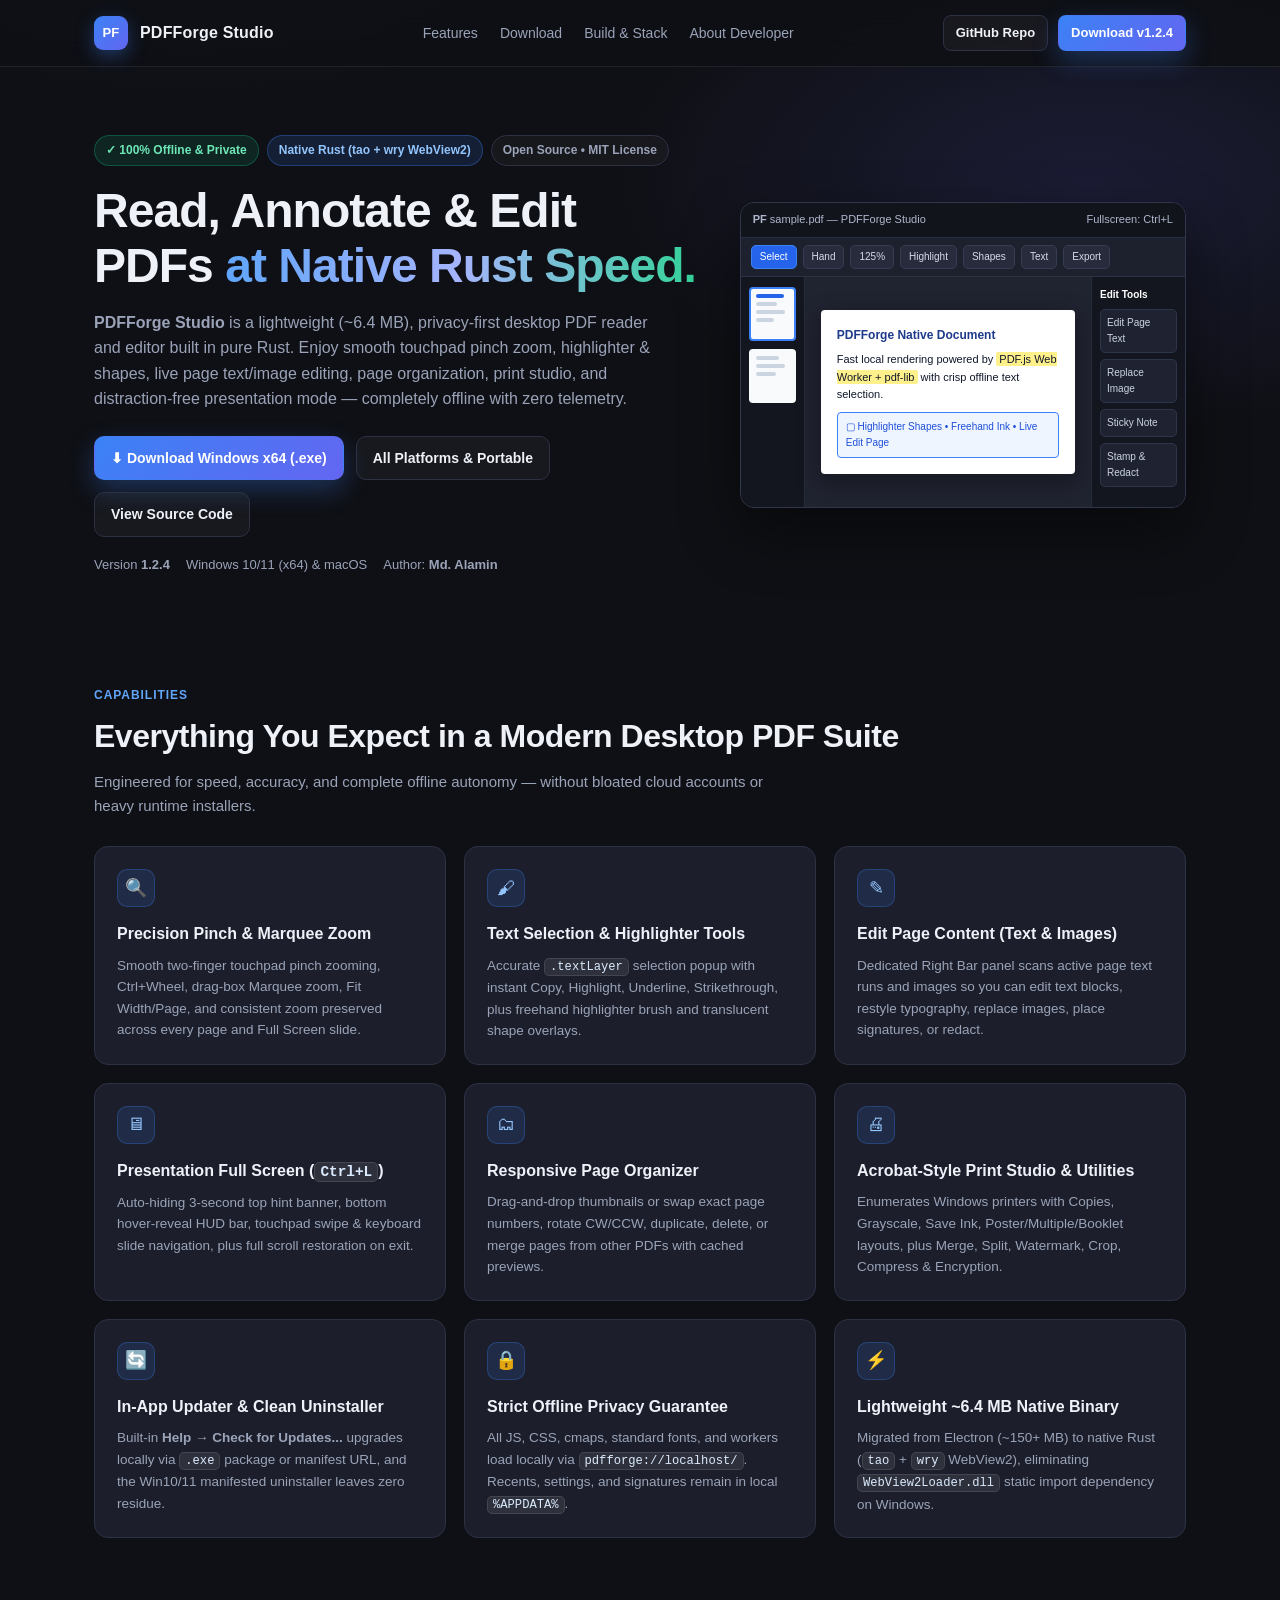
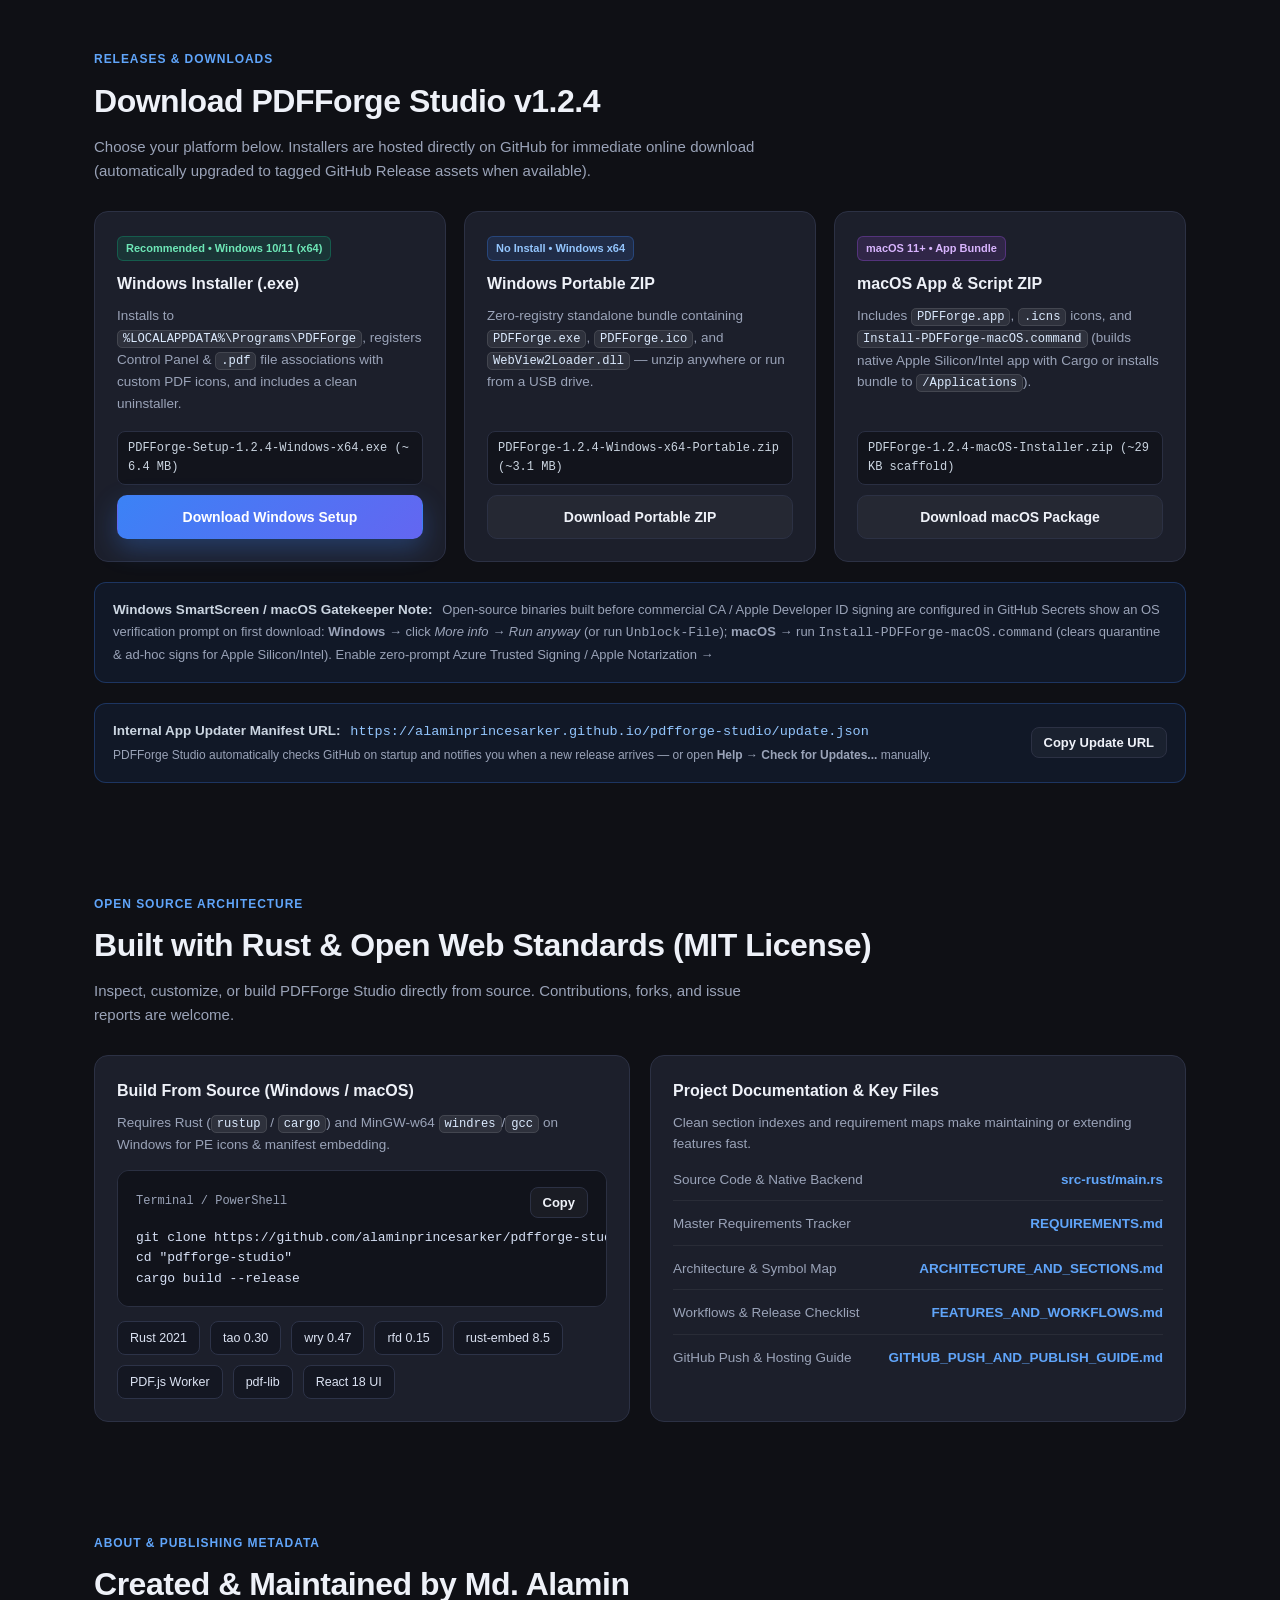
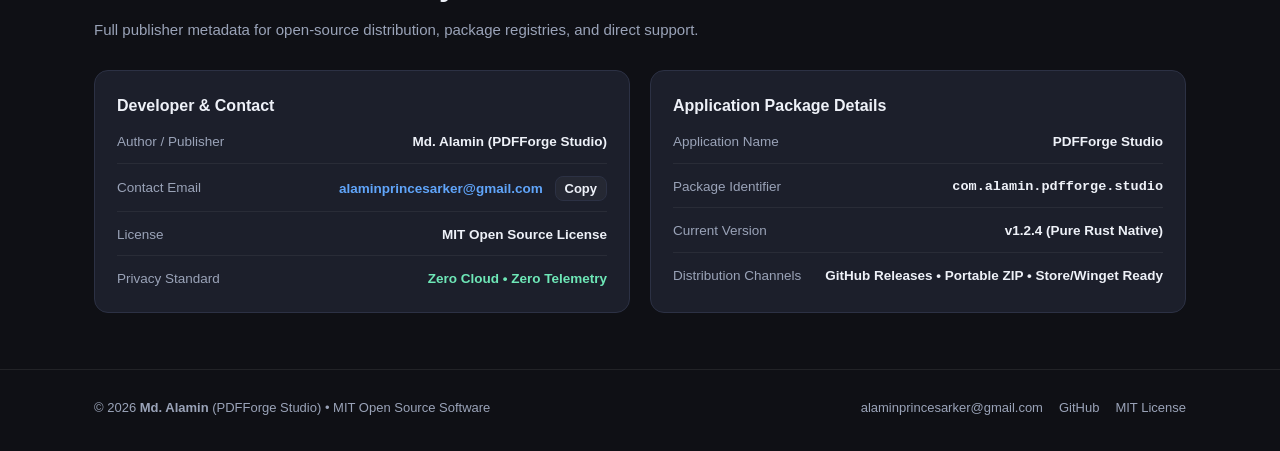
==== commit 00707d1d: "Release v1.2.4: Large-PDF HTTP Range streaming, virtualization, worker pool, tab suspension & Rust b" ====
--- a/docs/index.html
+++ b/docs/index.html
@@ -665,7 +665,7 @@
       </nav>
       <div class="nav-actions">
         <a id="nav-github" href="https://github.com/alaminprincesarker/pdfforge-studio" target="_blank" rel="noopener" class="btn btn-ghost btn-sm">GitHub Repo</a>
-        <a href="#download" class="btn btn-primary btn-sm">Download v1.2.3</a>
+        <a href="#download" class="btn btn-primary btn-sm">Download v1.2.4</a>
       </div>
     </div>
   </header>
@@ -686,7 +686,7 @@
           page organization, print studio, and distraction-free presentation mode — completely offline with zero telemetry.
         </p>
         <div class="hero-cta">
-          <a id="hero-win-setup" href="https://github.com/alaminprincesarker/pdfforge-studio/raw/main/release/PDFForge-Setup-1.2.3-Windows-x64.exe" class="btn btn-primary">
+          <a id="hero-win-setup" href="https://github.com/alaminprincesarker/pdfforge-studio/raw/main/release/PDFForge-Setup-1.2.4-Windows-x64.exe" class="btn btn-primary">
             &#x2B07; Download Windows x64 (.exe)
           </a>
           <a id="hero-releases" href="https://github.com/alaminprincesarker/pdfforge-studio/releases" target="_blank" rel="noopener" class="btn btn-ghost">
@@ -697,7 +697,7 @@
           </a>
         </div>
         <div class="hero-meta">
-          <span>Version <strong>1.2.3</strong></span>
+          <span>Version <strong>1.2.4</strong></span>
           <span>Windows 10/11 (x64) &amp; macOS</span>
           <span>Author: <strong>Md. Alamin</strong></span>
         </div>
@@ -810,7 +810,7 @@
     <section id="download">
       <div class="sec-head">
         <div class="sec-kicker">Releases &amp; Downloads</div>
-        <h2 class="sec-title">Download PDFForge Studio v1.2.3</h2>
+        <h2 class="sec-title">Download PDFForge Studio v1.2.4</h2>
         <p class="sec-sub">Choose your platform below. Installers are hosted directly on GitHub for immediate online download (automatically upgraded to tagged GitHub Release assets when available).</p>
       </div>
 
@@ -822,8 +822,8 @@
             <p>Installs to <code>%LOCALAPPDATA%\Programs\PDFForge</code>, registers Control Panel &amp; <code>.pdf</code> file associations with custom PDF icons, and includes a clean uninstaller.</p>
           </div>
           <div style="display:grid;gap:10px;">
-            <div class="dl-file">PDFForge-Setup-1.2.3-Windows-x64.exe (~6.4 MB)</div>
-            <a id="dl-win-setup" href="https://github.com/alaminprincesarker/pdfforge-studio/raw/main/release/PDFForge-Setup-1.2.3-Windows-x64.exe" class="btn btn-primary">Download Windows Setup</a>
+            <div class="dl-file">PDFForge-Setup-1.2.4-Windows-x64.exe (~6.4 MB)</div>
+            <a id="dl-win-setup" href="https://github.com/alaminprincesarker/pdfforge-studio/raw/main/release/PDFForge-Setup-1.2.4-Windows-x64.exe" class="btn btn-primary">Download Windows Setup</a>
           </div>
         </div>
 
@@ -834,8 +834,8 @@
             <p>Zero-registry standalone bundle containing <code>PDFForge.exe</code>, <code>PDFForge.ico</code>, and <code>WebView2Loader.dll</code> — unzip anywhere or run from a USB drive.</p>
           </div>
           <div style="display:grid;gap:10px;">
-            <div class="dl-file">PDFForge-1.2.3-Windows-x64-Portable.zip (~3.1 MB)</div>
-            <a id="dl-win-portable" href="https://github.com/alaminprincesarker/pdfforge-studio/raw/main/release/PDFForge-1.2.3-Windows-x64-Portable.zip" class="btn btn-ghost">Download Portable ZIP</a>
+            <div class="dl-file">PDFForge-1.2.4-Windows-x64-Portable.zip (~3.1 MB)</div>
+            <a id="dl-win-portable" href="https://github.com/alaminprincesarker/pdfforge-studio/raw/main/release/PDFForge-1.2.4-Windows-x64-Portable.zip" class="btn btn-ghost">Download Portable ZIP</a>
           </div>
         </div>
 
@@ -846,8 +846,8 @@
             <p>Includes <code>PDFForge.app</code>, <code>.icns</code> icons, and <code>Install-PDFForge-macOS.command</code> (builds native Apple Silicon/Intel app with Cargo or installs bundle to <code>/Applications</code>).</p>
           </div>
           <div style="display:grid;gap:10px;">
-            <div class="dl-file">PDFForge-1.2.3-macOS-Installer.zip (~29 KB scaffold)</div>
-            <a id="dl-macos" href="https://github.com/alaminprincesarker/pdfforge-studio/raw/main/release/PDFForge-1.2.3-macOS-Installer.zip" class="btn btn-ghost">Download macOS Package</a>
+            <div class="dl-file">PDFForge-1.2.4-macOS-Installer.zip (~29 KB scaffold)</div>
+            <a id="dl-macos" href="https://github.com/alaminprincesarker/pdfforge-studio/raw/main/release/PDFForge-1.2.4-macOS-Installer.zip" class="btn btn-ghost">Download macOS Package</a>
           </div>
         </div>
       </div>
@@ -983,7 +983,7 @@
             </div>
             <div class="kv-item">
               <span class="kv-label">Current Version</span>
-              <span class="kv-val">v1.2.3 (Pure Rust Native)</span>
+              <span class="kv-val">v1.2.4 (Pure Rust Native)</span>
             </div>
             <div class="kv-item">
               <span class="kv-label">Distribution Channels</span>
@@ -1042,10 +1042,10 @@
         setHref("hero-source", repoUrl);
         setHref("footer-github", repoUrl);
         setHref("hero-releases", `${repoUrl}/tree/main/release`);
-        setHref("hero-win-setup", `${rawBase}/PDFForge-Setup-1.2.3-Windows-x64.exe`);
-        setHref("dl-win-setup", `${rawBase}/PDFForge-Setup-1.2.3-Windows-x64.exe`);
-        setHref("dl-win-portable", `${rawBase}/PDFForge-1.2.3-Windows-x64-Portable.zip`);
-        setHref("dl-macos", `${rawBase}/PDFForge-1.2.3-macOS-Installer.zip`);
+        setHref("hero-win-setup", `${rawBase}/PDFForge-Setup-1.2.4-Windows-x64.exe`);
+        setHref("dl-win-setup", `${rawBase}/PDFForge-Setup-1.2.4-Windows-x64.exe`);
+        setHref("dl-win-portable", `${rawBase}/PDFForge-1.2.4-Windows-x64-Portable.zip`);
+        setHref("dl-macos", `${rawBase}/PDFForge-1.2.4-macOS-Installer.zip`);
         setHref("doc-rust", `${repoUrl}/blob/main/src-rust/main.rs`);
         setHref("doc-req", `${repoUrl}/blob/main/REQUIREMENTS.md`);
         setHref("footer-license", `${repoUrl}/blob/main/LICENSE`);
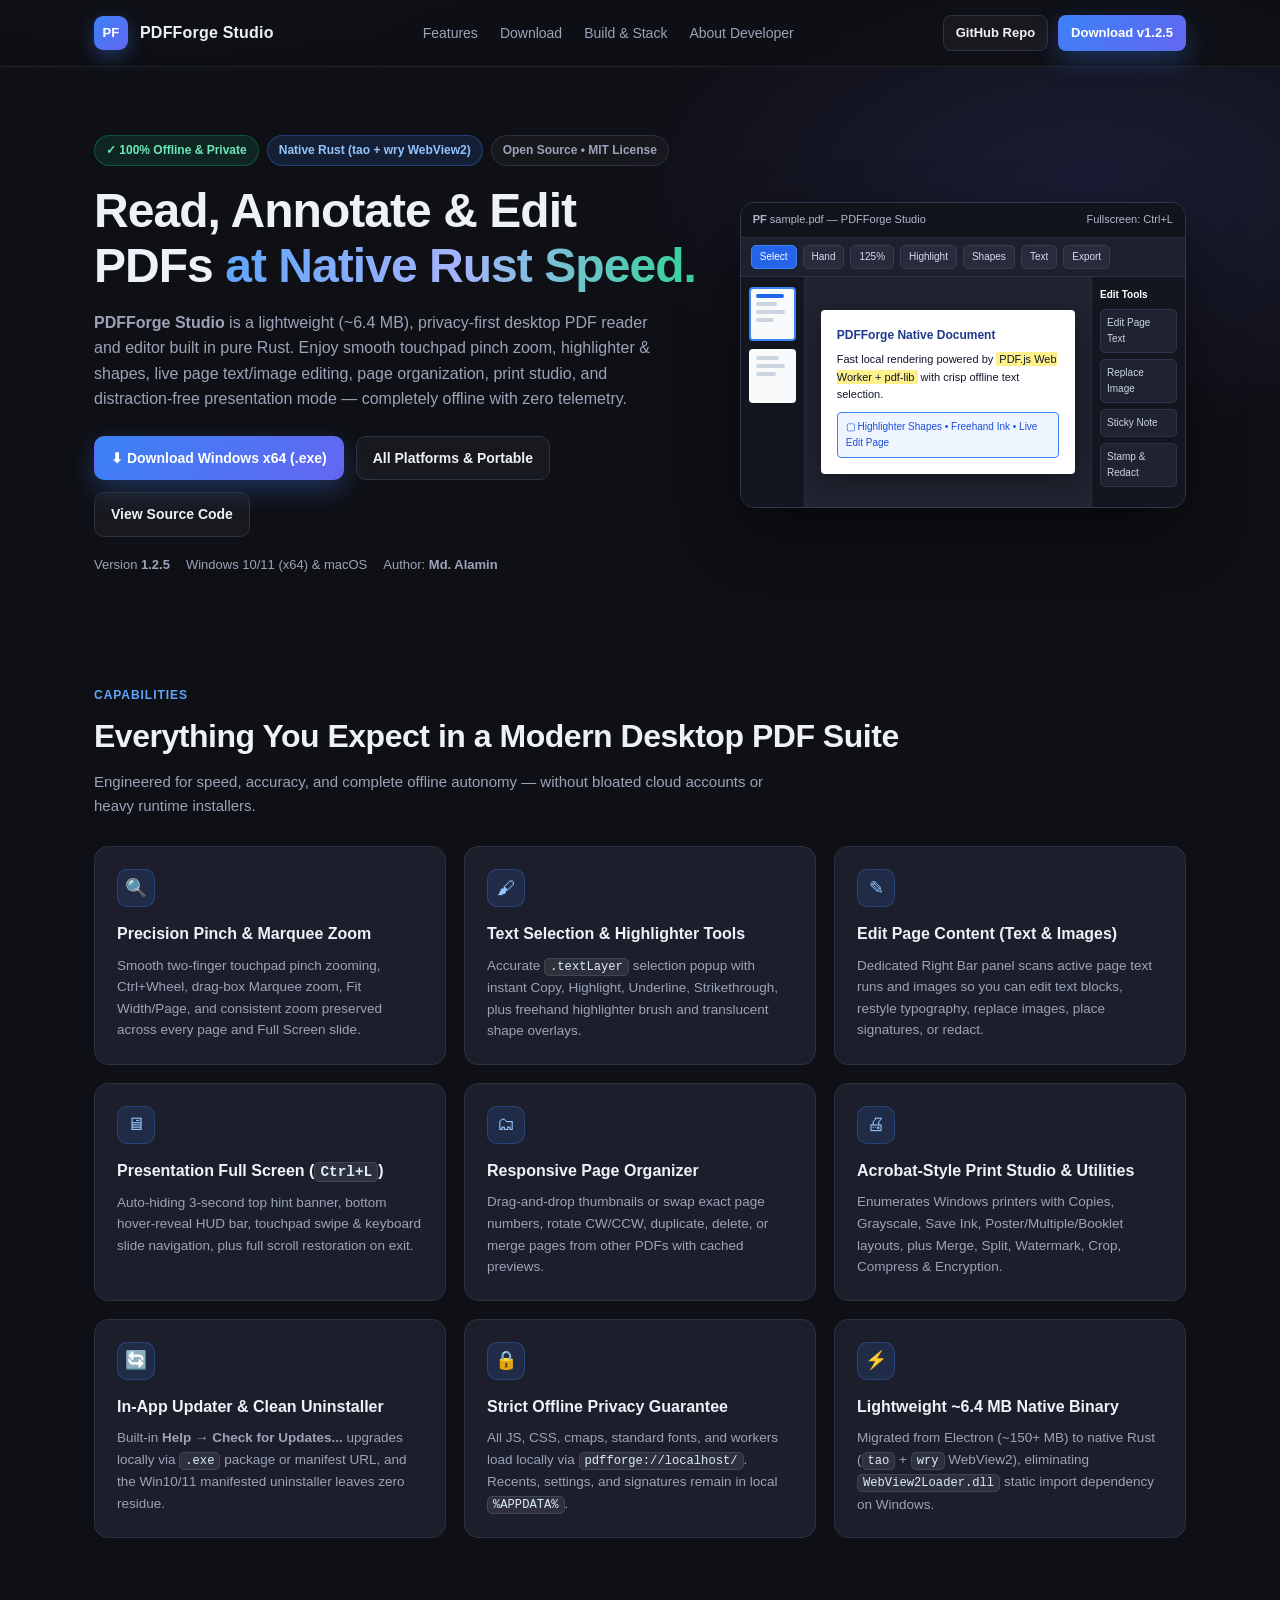
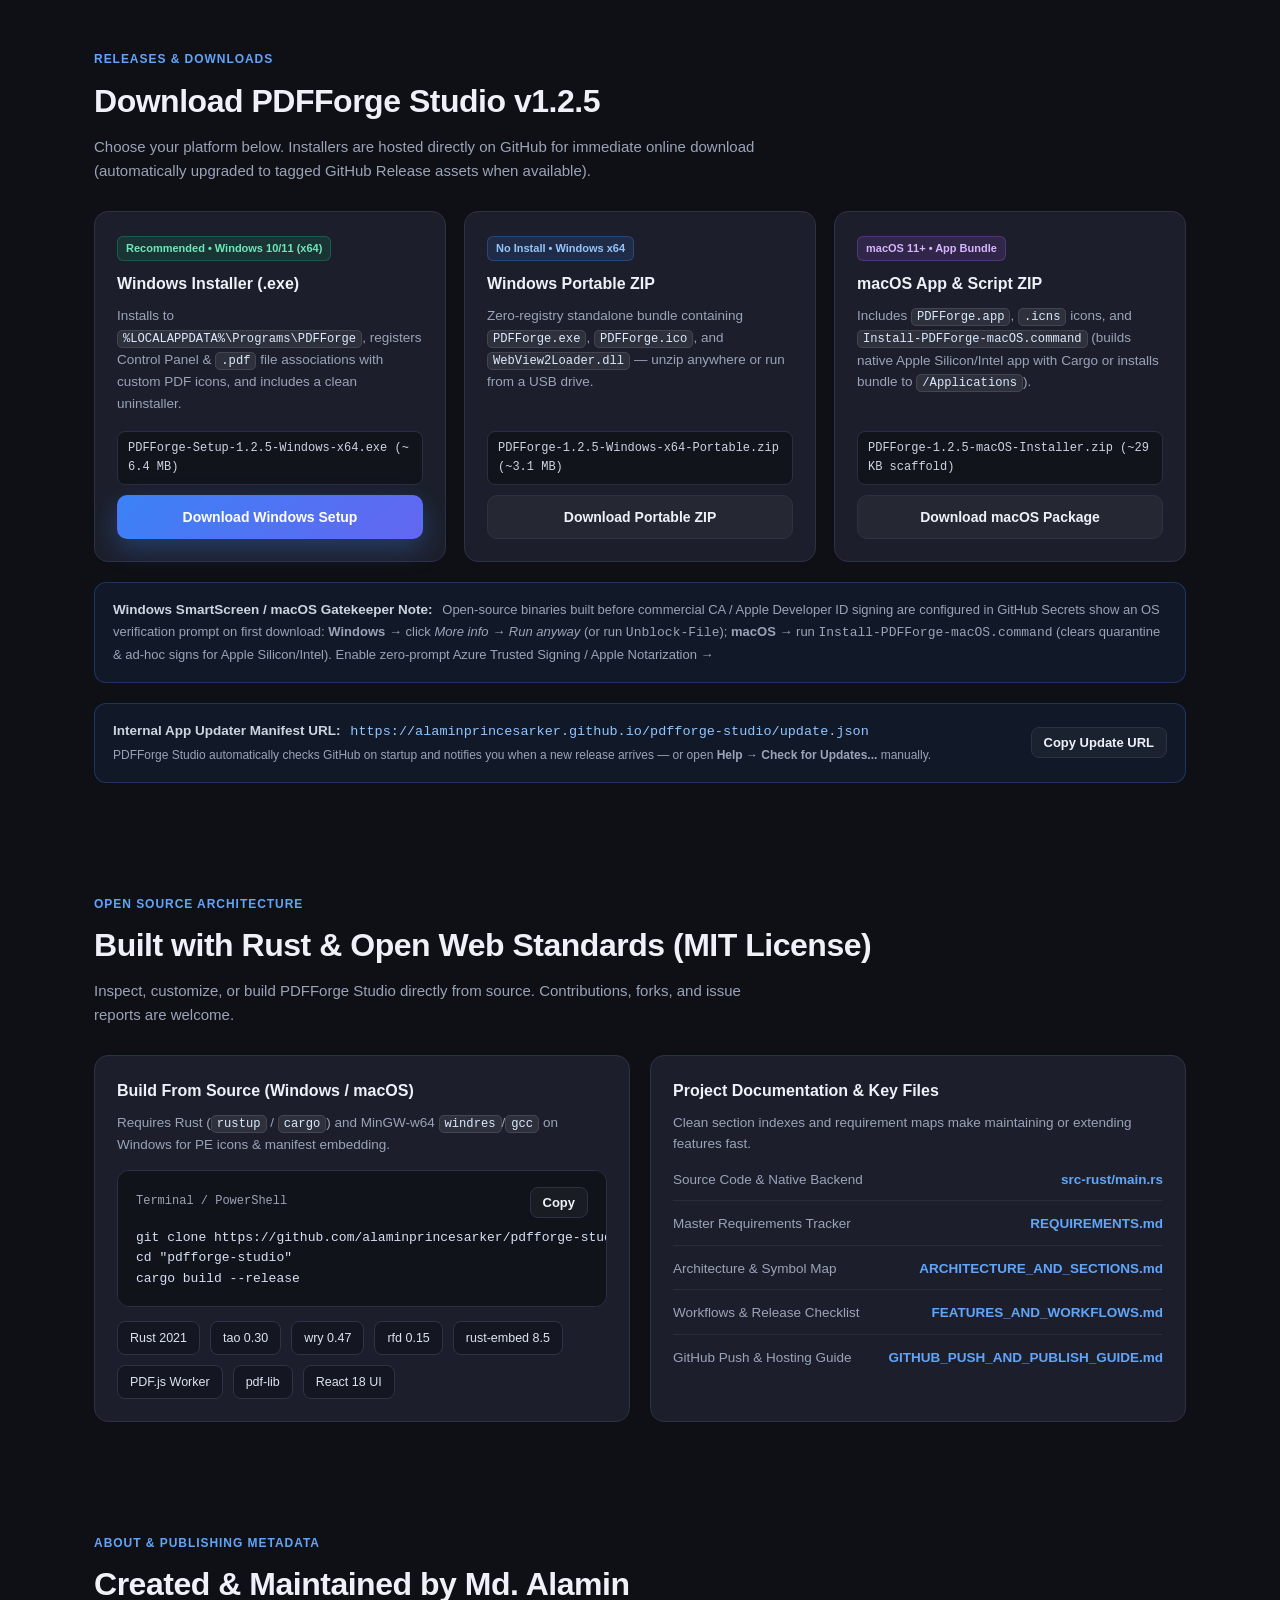
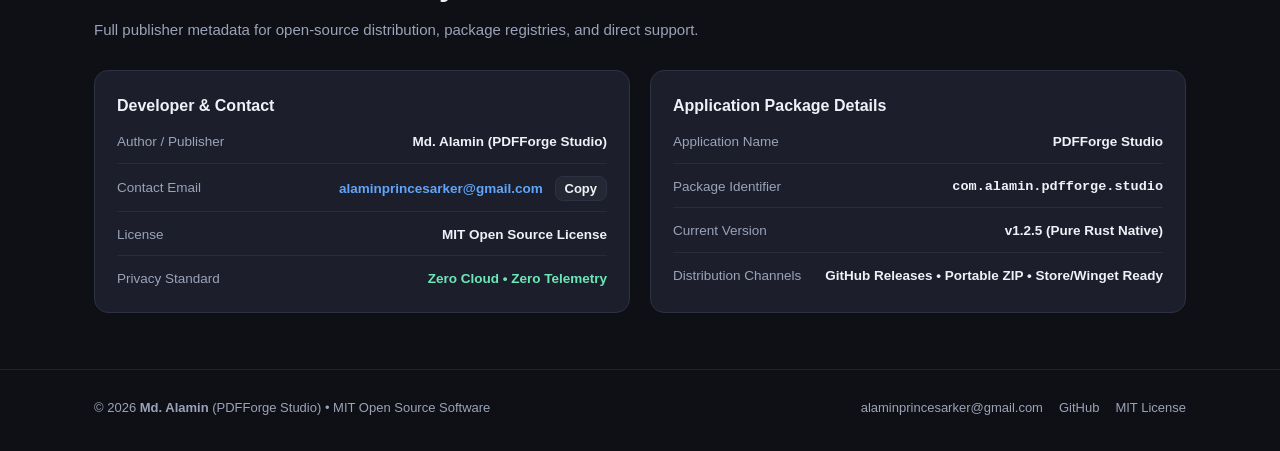
==== commit feddb86a: "Release v1.2.5: Fix zoom black screen, highlighter color/drag, and streamed reload PDF structure" ====
--- a/docs/index.html
+++ b/docs/index.html
@@ -665,7 +665,7 @@
       </nav>
       <div class="nav-actions">
         <a id="nav-github" href="https://github.com/alaminprincesarker/pdfforge-studio" target="_blank" rel="noopener" class="btn btn-ghost btn-sm">GitHub Repo</a>
-        <a href="#download" class="btn btn-primary btn-sm">Download v1.2.4</a>
+        <a href="#download" class="btn btn-primary btn-sm">Download v1.2.5</a>
       </div>
     </div>
   </header>
@@ -686,7 +686,7 @@
           page organization, print studio, and distraction-free presentation mode — completely offline with zero telemetry.
         </p>
         <div class="hero-cta">
-          <a id="hero-win-setup" href="https://github.com/alaminprincesarker/pdfforge-studio/raw/main/release/PDFForge-Setup-1.2.4-Windows-x64.exe" class="btn btn-primary">
+          <a id="hero-win-setup" href="https://github.com/alaminprincesarker/pdfforge-studio/raw/main/release/PDFForge-Setup-1.2.5-Windows-x64.exe" class="btn btn-primary">
             &#x2B07; Download Windows x64 (.exe)
           </a>
           <a id="hero-releases" href="https://github.com/alaminprincesarker/pdfforge-studio/releases" target="_blank" rel="noopener" class="btn btn-ghost">
@@ -697,7 +697,7 @@
           </a>
         </div>
         <div class="hero-meta">
-          <span>Version <strong>1.2.4</strong></span>
+          <span>Version <strong>1.2.5</strong></span>
           <span>Windows 10/11 (x64) &amp; macOS</span>
           <span>Author: <strong>Md. Alamin</strong></span>
         </div>
@@ -810,7 +810,7 @@
     <section id="download">
       <div class="sec-head">
         <div class="sec-kicker">Releases &amp; Downloads</div>
-        <h2 class="sec-title">Download PDFForge Studio v1.2.4</h2>
+        <h2 class="sec-title">Download PDFForge Studio v1.2.5</h2>
         <p class="sec-sub">Choose your platform below. Installers are hosted directly on GitHub for immediate online download (automatically upgraded to tagged GitHub Release assets when available).</p>
       </div>
 
@@ -822,8 +822,8 @@
             <p>Installs to <code>%LOCALAPPDATA%\Programs\PDFForge</code>, registers Control Panel &amp; <code>.pdf</code> file associations with custom PDF icons, and includes a clean uninstaller.</p>
           </div>
           <div style="display:grid;gap:10px;">
-            <div class="dl-file">PDFForge-Setup-1.2.4-Windows-x64.exe (~6.4 MB)</div>
-            <a id="dl-win-setup" href="https://github.com/alaminprincesarker/pdfforge-studio/raw/main/release/PDFForge-Setup-1.2.4-Windows-x64.exe" class="btn btn-primary">Download Windows Setup</a>
+            <div class="dl-file">PDFForge-Setup-1.2.5-Windows-x64.exe (~6.4 MB)</div>
+            <a id="dl-win-setup" href="https://github.com/alaminprincesarker/pdfforge-studio/raw/main/release/PDFForge-Setup-1.2.5-Windows-x64.exe" class="btn btn-primary">Download Windows Setup</a>
           </div>
         </div>
 
@@ -834,8 +834,8 @@
             <p>Zero-registry standalone bundle containing <code>PDFForge.exe</code>, <code>PDFForge.ico</code>, and <code>WebView2Loader.dll</code> — unzip anywhere or run from a USB drive.</p>
           </div>
           <div style="display:grid;gap:10px;">
-            <div class="dl-file">PDFForge-1.2.4-Windows-x64-Portable.zip (~3.1 MB)</div>
-            <a id="dl-win-portable" href="https://github.com/alaminprincesarker/pdfforge-studio/raw/main/release/PDFForge-1.2.4-Windows-x64-Portable.zip" class="btn btn-ghost">Download Portable ZIP</a>
+            <div class="dl-file">PDFForge-1.2.5-Windows-x64-Portable.zip (~3.1 MB)</div>
+            <a id="dl-win-portable" href="https://github.com/alaminprincesarker/pdfforge-studio/raw/main/release/PDFForge-1.2.5-Windows-x64-Portable.zip" class="btn btn-ghost">Download Portable ZIP</a>
           </div>
         </div>
 
@@ -846,8 +846,8 @@
             <p>Includes <code>PDFForge.app</code>, <code>.icns</code> icons, and <code>Install-PDFForge-macOS.command</code> (builds native Apple Silicon/Intel app with Cargo or installs bundle to <code>/Applications</code>).</p>
           </div>
           <div style="display:grid;gap:10px;">
-            <div class="dl-file">PDFForge-1.2.4-macOS-Installer.zip (~29 KB scaffold)</div>
-            <a id="dl-macos" href="https://github.com/alaminprincesarker/pdfforge-studio/raw/main/release/PDFForge-1.2.4-macOS-Installer.zip" class="btn btn-ghost">Download macOS Package</a>
+            <div class="dl-file">PDFForge-1.2.5-macOS-Installer.zip (~29 KB scaffold)</div>
+            <a id="dl-macos" href="https://github.com/alaminprincesarker/pdfforge-studio/raw/main/release/PDFForge-1.2.5-macOS-Installer.zip" class="btn btn-ghost">Download macOS Package</a>
           </div>
         </div>
       </div>
@@ -983,7 +983,7 @@
             </div>
             <div class="kv-item">
               <span class="kv-label">Current Version</span>
-              <span class="kv-val">v1.2.4 (Pure Rust Native)</span>
+              <span class="kv-val">v1.2.5 (Pure Rust Native)</span>
             </div>
             <div class="kv-item">
               <span class="kv-label">Distribution Channels</span>
@@ -1042,10 +1042,10 @@
         setHref("hero-source", repoUrl);
         setHref("footer-github", repoUrl);
         setHref("hero-releases", `${repoUrl}/tree/main/release`);
-        setHref("hero-win-setup", `${rawBase}/PDFForge-Setup-1.2.4-Windows-x64.exe`);
-        setHref("dl-win-setup", `${rawBase}/PDFForge-Setup-1.2.4-Windows-x64.exe`);
-        setHref("dl-win-portable", `${rawBase}/PDFForge-1.2.4-Windows-x64-Portable.zip`);
-        setHref("dl-macos", `${rawBase}/PDFForge-1.2.4-macOS-Installer.zip`);
+        setHref("hero-win-setup", `${rawBase}/PDFForge-Setup-1.2.5-Windows-x64.exe`);
+        setHref("dl-win-setup", `${rawBase}/PDFForge-Setup-1.2.5-Windows-x64.exe`);
+        setHref("dl-win-portable", `${rawBase}/PDFForge-1.2.5-Windows-x64-Portable.zip`);
+        setHref("dl-macos", `${rawBase}/PDFForge-1.2.5-macOS-Installer.zip`);
         setHref("doc-rust", `${repoUrl}/blob/main/src-rust/main.rs`);
         setHref("doc-req", `${repoUrl}/blob/main/REQUIREMENTS.md`);
         setHref("footer-license", `${repoUrl}/blob/main/LICENSE`);
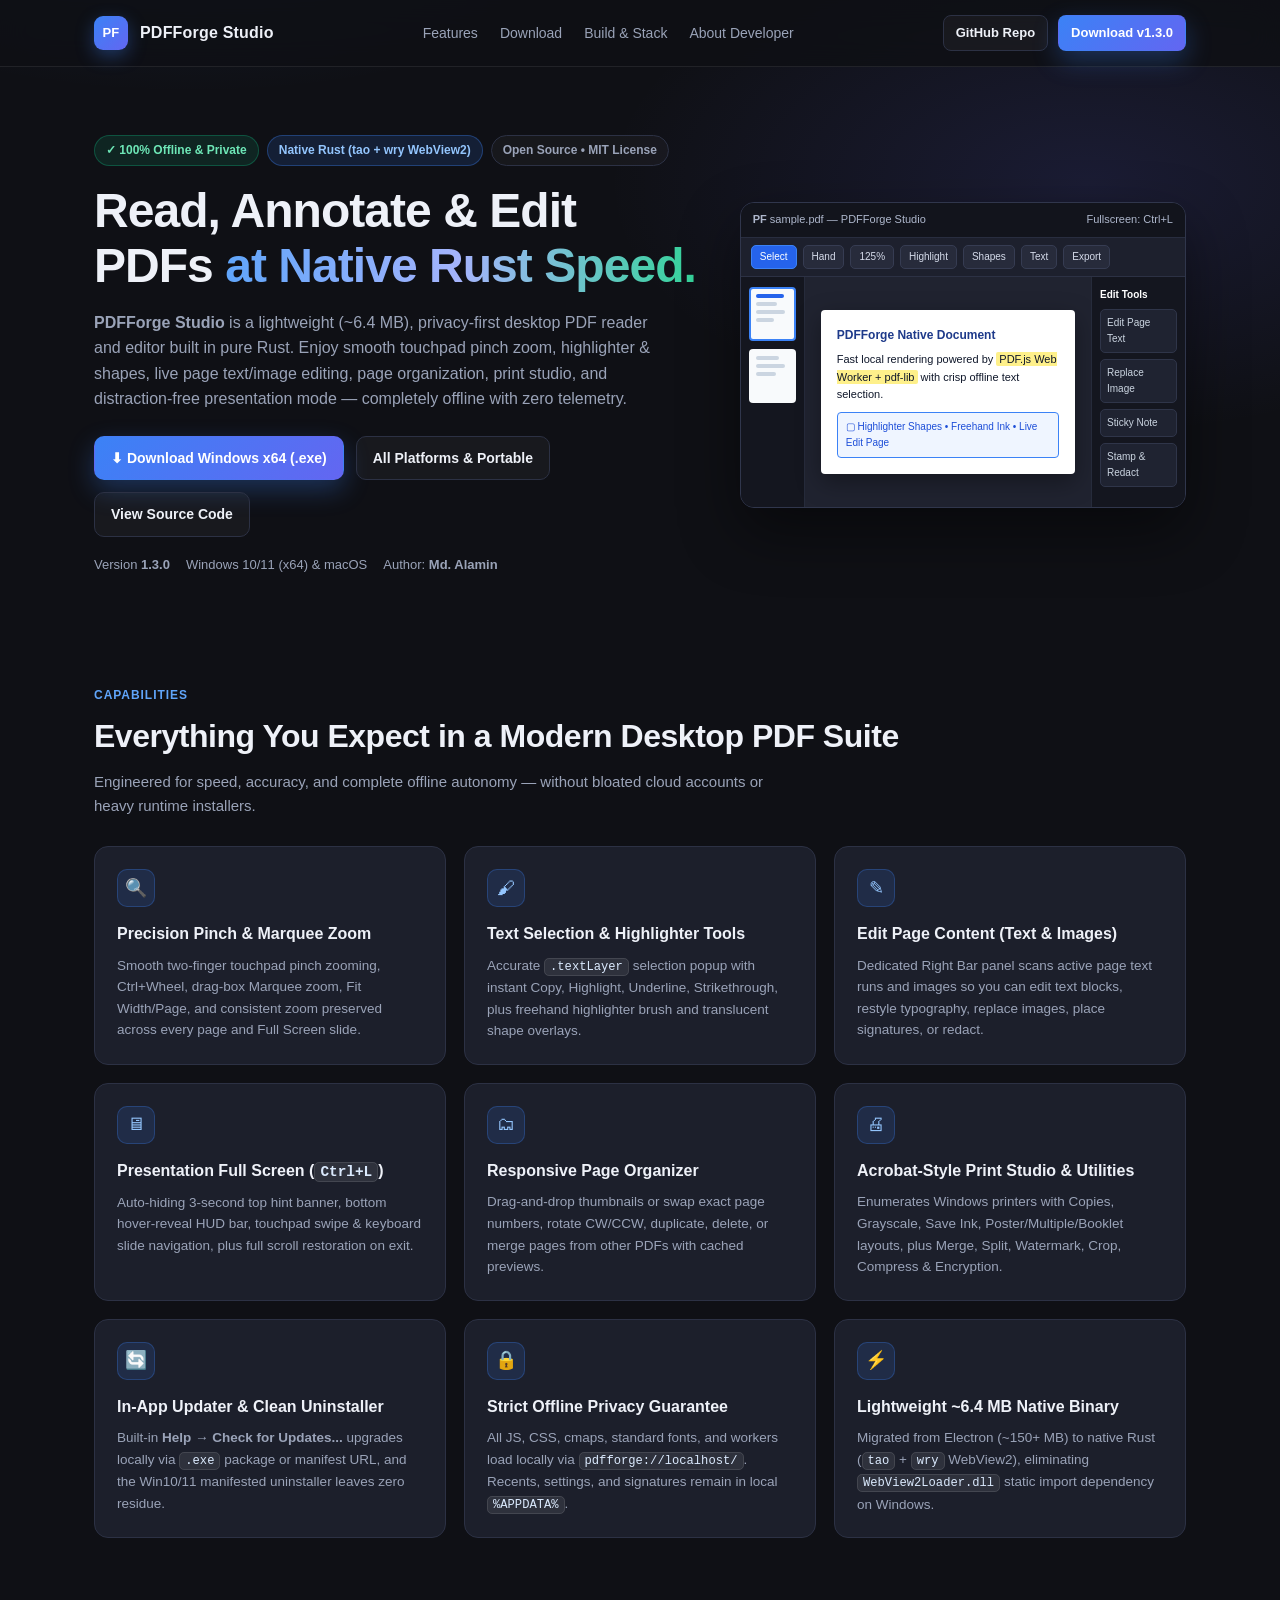
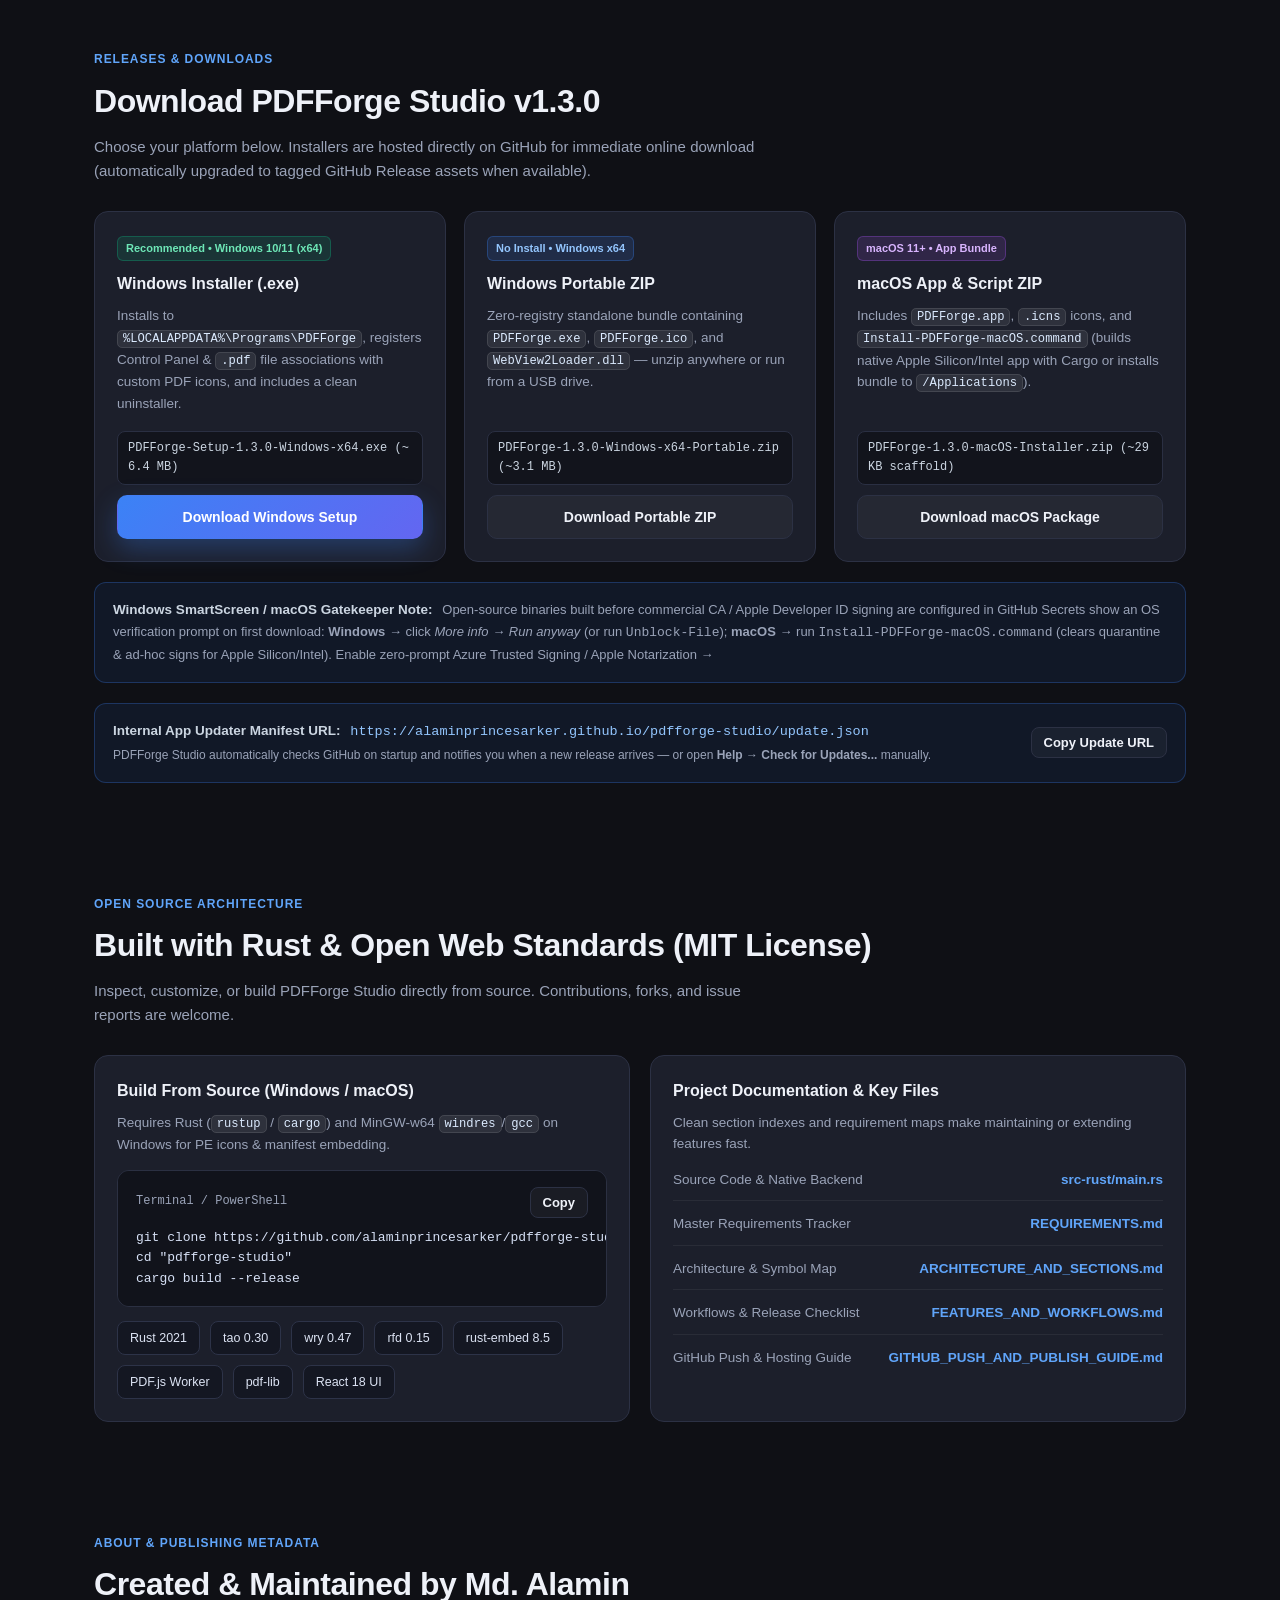
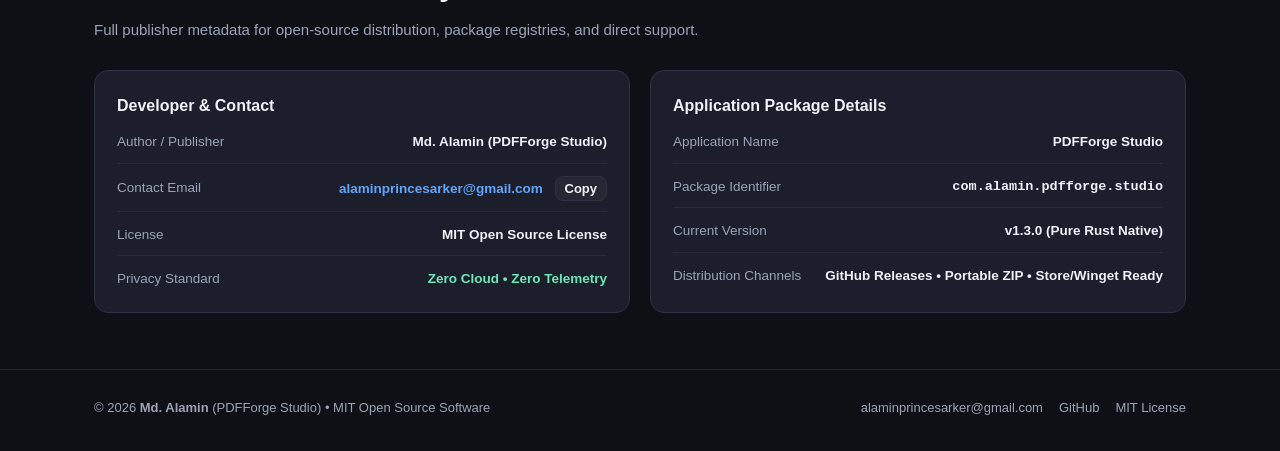
==== commit ab7a4a5d: "Release v1.3.0: Offline Tesseract 5.5 OCR, Steps 0-7 performance overhaul, disk cache, indexed searc" ====
--- a/docs/index.html
+++ b/docs/index.html
@@ -665,7 +665,7 @@
       </nav>
       <div class="nav-actions">
         <a id="nav-github" href="https://github.com/alaminprincesarker/pdfforge-studio" target="_blank" rel="noopener" class="btn btn-ghost btn-sm">GitHub Repo</a>
-        <a href="#download" class="btn btn-primary btn-sm">Download v1.2.5</a>
+        <a href="#download" class="btn btn-primary btn-sm">Download v1.3.0</a>
       </div>
     </div>
   </header>
@@ -686,7 +686,7 @@
           page organization, print studio, and distraction-free presentation mode — completely offline with zero telemetry.
         </p>
         <div class="hero-cta">
-          <a id="hero-win-setup" href="https://github.com/alaminprincesarker/pdfforge-studio/raw/main/release/PDFForge-Setup-1.2.5-Windows-x64.exe" class="btn btn-primary">
+          <a id="hero-win-setup" href="https://github.com/alaminprincesarker/pdfforge-studio/raw/main/release/PDFForge-Setup-1.3.0-Windows-x64.exe" class="btn btn-primary">
             &#x2B07; Download Windows x64 (.exe)
           </a>
           <a id="hero-releases" href="https://github.com/alaminprincesarker/pdfforge-studio/releases" target="_blank" rel="noopener" class="btn btn-ghost">
@@ -697,7 +697,7 @@
           </a>
         </div>
         <div class="hero-meta">
-          <span>Version <strong>1.2.5</strong></span>
+          <span>Version <strong>1.3.0</strong></span>
           <span>Windows 10/11 (x64) &amp; macOS</span>
           <span>Author: <strong>Md. Alamin</strong></span>
         </div>
@@ -810,7 +810,7 @@
     <section id="download">
       <div class="sec-head">
         <div class="sec-kicker">Releases &amp; Downloads</div>
-        <h2 class="sec-title">Download PDFForge Studio v1.2.5</h2>
+        <h2 class="sec-title">Download PDFForge Studio v1.3.0</h2>
         <p class="sec-sub">Choose your platform below. Installers are hosted directly on GitHub for immediate online download (automatically upgraded to tagged GitHub Release assets when available).</p>
       </div>
 
@@ -822,8 +822,8 @@
             <p>Installs to <code>%LOCALAPPDATA%\Programs\PDFForge</code>, registers Control Panel &amp; <code>.pdf</code> file associations with custom PDF icons, and includes a clean uninstaller.</p>
           </div>
           <div style="display:grid;gap:10px;">
-            <div class="dl-file">PDFForge-Setup-1.2.5-Windows-x64.exe (~6.4 MB)</div>
-            <a id="dl-win-setup" href="https://github.com/alaminprincesarker/pdfforge-studio/raw/main/release/PDFForge-Setup-1.2.5-Windows-x64.exe" class="btn btn-primary">Download Windows Setup</a>
+            <div class="dl-file">PDFForge-Setup-1.3.0-Windows-x64.exe (~6.4 MB)</div>
+            <a id="dl-win-setup" href="https://github.com/alaminprincesarker/pdfforge-studio/raw/main/release/PDFForge-Setup-1.3.0-Windows-x64.exe" class="btn btn-primary">Download Windows Setup</a>
           </div>
         </div>
 
@@ -834,8 +834,8 @@
             <p>Zero-registry standalone bundle containing <code>PDFForge.exe</code>, <code>PDFForge.ico</code>, and <code>WebView2Loader.dll</code> — unzip anywhere or run from a USB drive.</p>
           </div>
           <div style="display:grid;gap:10px;">
-            <div class="dl-file">PDFForge-1.2.5-Windows-x64-Portable.zip (~3.1 MB)</div>
-            <a id="dl-win-portable" href="https://github.com/alaminprincesarker/pdfforge-studio/raw/main/release/PDFForge-1.2.5-Windows-x64-Portable.zip" class="btn btn-ghost">Download Portable ZIP</a>
+            <div class="dl-file">PDFForge-1.3.0-Windows-x64-Portable.zip (~3.1 MB)</div>
+            <a id="dl-win-portable" href="https://github.com/alaminprincesarker/pdfforge-studio/raw/main/release/PDFForge-1.3.0-Windows-x64-Portable.zip" class="btn btn-ghost">Download Portable ZIP</a>
           </div>
         </div>
 
@@ -846,8 +846,8 @@
             <p>Includes <code>PDFForge.app</code>, <code>.icns</code> icons, and <code>Install-PDFForge-macOS.command</code> (builds native Apple Silicon/Intel app with Cargo or installs bundle to <code>/Applications</code>).</p>
           </div>
           <div style="display:grid;gap:10px;">
-            <div class="dl-file">PDFForge-1.2.5-macOS-Installer.zip (~29 KB scaffold)</div>
-            <a id="dl-macos" href="https://github.com/alaminprincesarker/pdfforge-studio/raw/main/release/PDFForge-1.2.5-macOS-Installer.zip" class="btn btn-ghost">Download macOS Package</a>
+            <div class="dl-file">PDFForge-1.3.0-macOS-Installer.zip (~29 KB scaffold)</div>
+            <a id="dl-macos" href="https://github.com/alaminprincesarker/pdfforge-studio/raw/main/release/PDFForge-1.3.0-macOS-Installer.zip" class="btn btn-ghost">Download macOS Package</a>
           </div>
         </div>
       </div>
@@ -983,7 +983,7 @@
             </div>
             <div class="kv-item">
               <span class="kv-label">Current Version</span>
-              <span class="kv-val">v1.2.5 (Pure Rust Native)</span>
+              <span class="kv-val">v1.3.0 (Pure Rust Native)</span>
             </div>
             <div class="kv-item">
               <span class="kv-label">Distribution Channels</span>
@@ -1042,10 +1042,10 @@
         setHref("hero-source", repoUrl);
         setHref("footer-github", repoUrl);
         setHref("hero-releases", `${repoUrl}/tree/main/release`);
-        setHref("hero-win-setup", `${rawBase}/PDFForge-Setup-1.2.5-Windows-x64.exe`);
-        setHref("dl-win-setup", `${rawBase}/PDFForge-Setup-1.2.5-Windows-x64.exe`);
-        setHref("dl-win-portable", `${rawBase}/PDFForge-1.2.5-Windows-x64-Portable.zip`);
-        setHref("dl-macos", `${rawBase}/PDFForge-1.2.5-macOS-Installer.zip`);
+        setHref("hero-win-setup", `${rawBase}/PDFForge-Setup-1.3.0-Windows-x64.exe`);
+        setHref("dl-win-setup", `${rawBase}/PDFForge-Setup-1.3.0-Windows-x64.exe`);
+        setHref("dl-win-portable", `${rawBase}/PDFForge-1.3.0-Windows-x64-Portable.zip`);
+        setHref("dl-macos", `${rawBase}/PDFForge-1.3.0-macOS-Installer.zip`);
         setHref("doc-rust", `${repoUrl}/blob/main/src-rust/main.rs`);
         setHref("doc-req", `${repoUrl}/blob/main/REQUIREMENTS.md`);
         setHref("footer-license", `${repoUrl}/blob/main/LICENSE`);
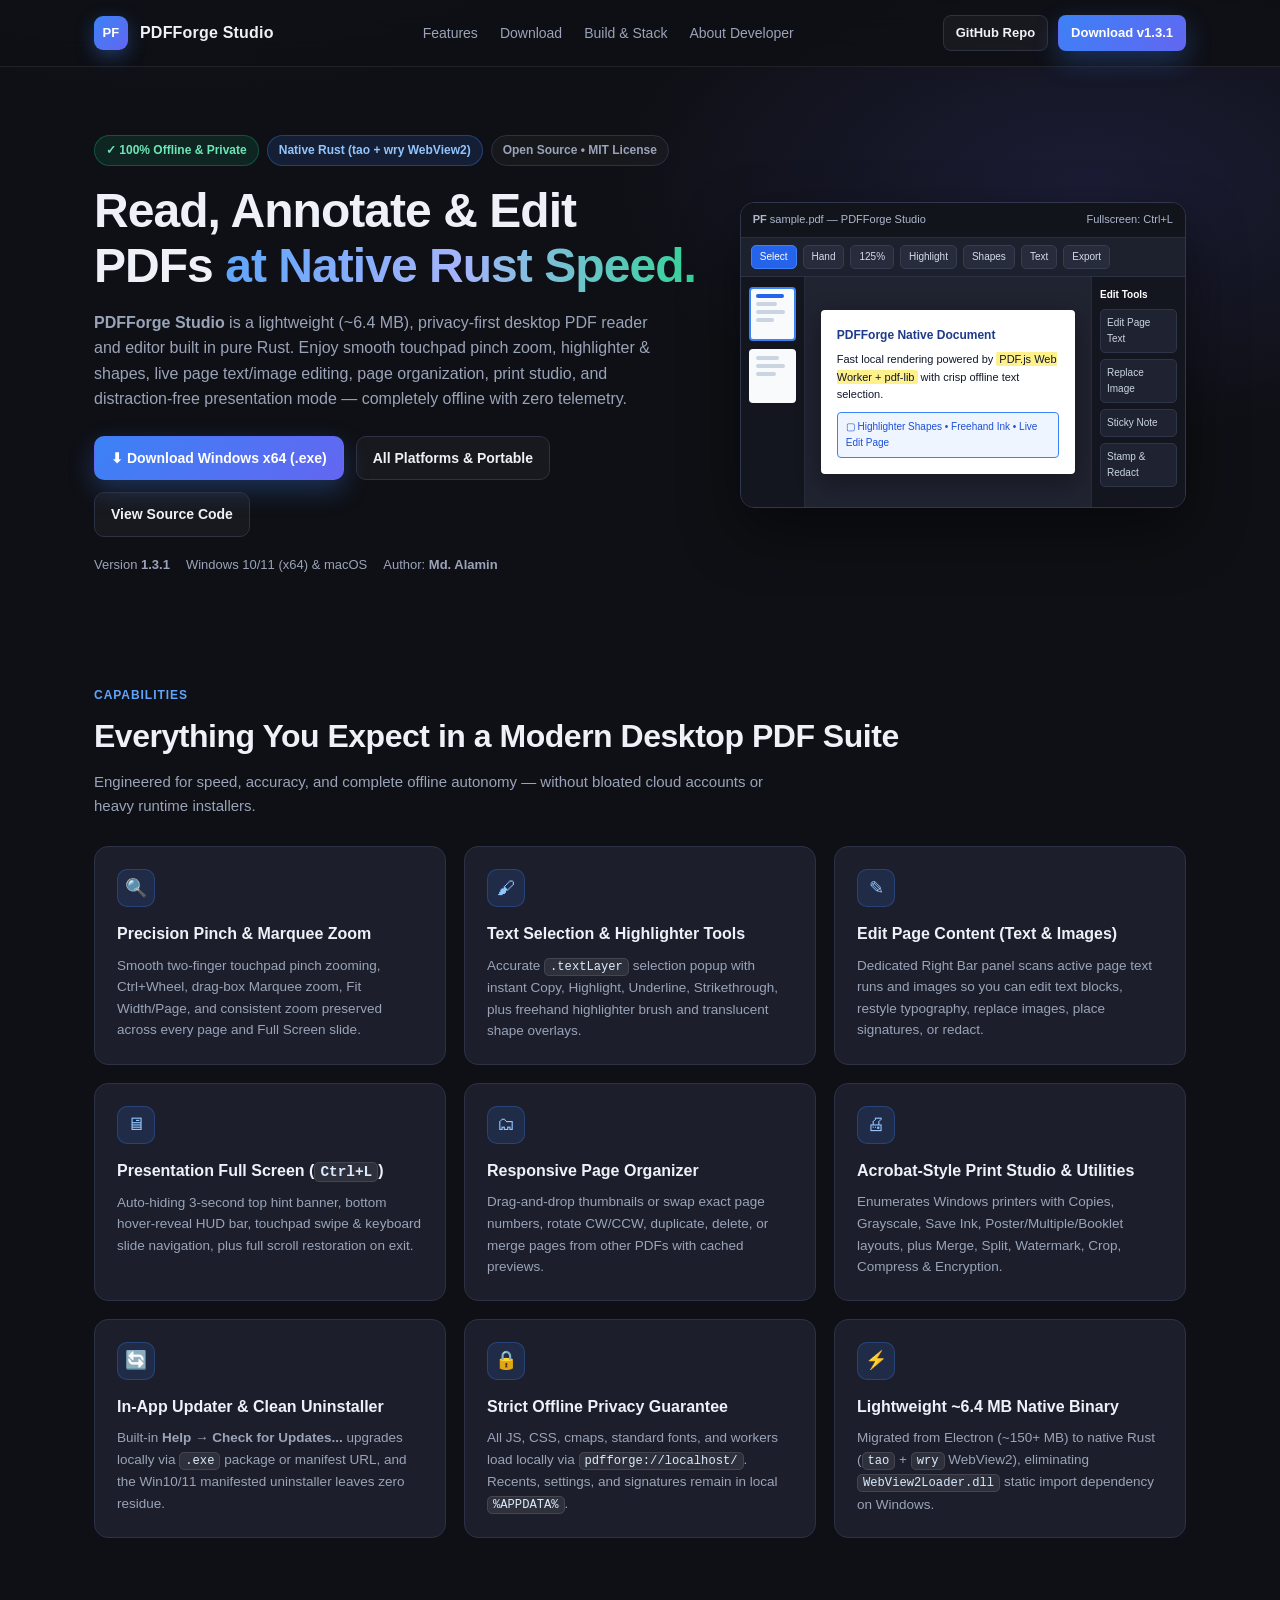
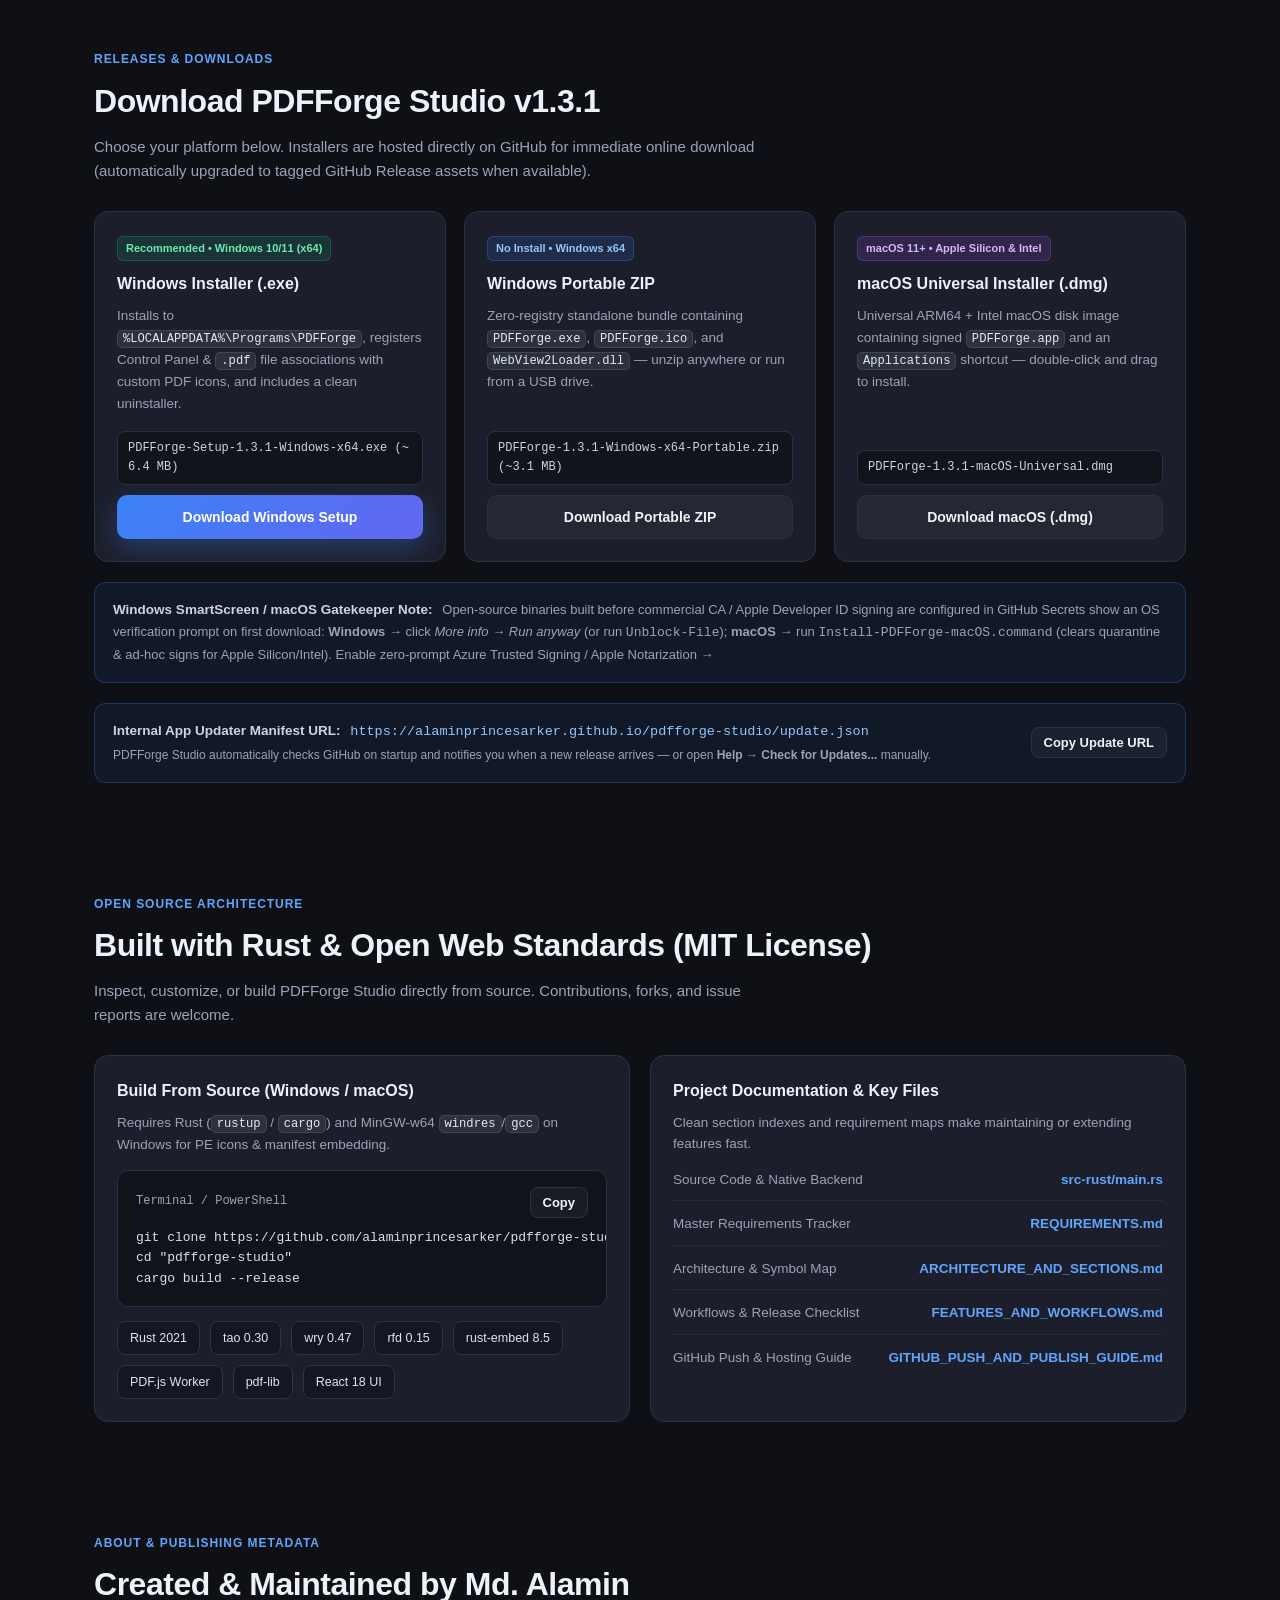
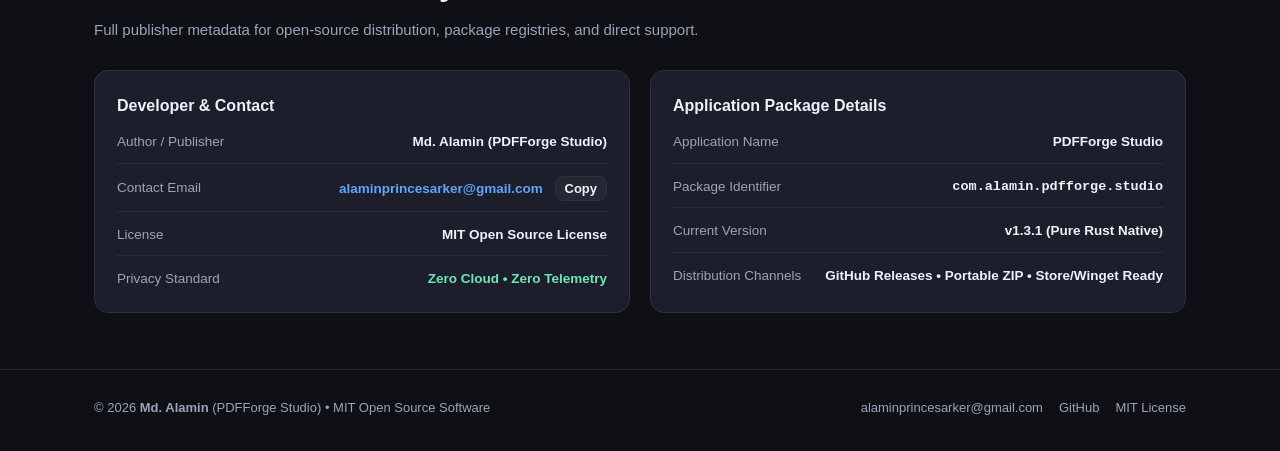
==== commit f9d4871e: "Release v1.3.1: Remove Large File paused banner and enable macOS Universal DMG installer builds" ====
--- a/docs/index.html
+++ b/docs/index.html
@@ -665,7 +665,7 @@
       </nav>
       <div class="nav-actions">
         <a id="nav-github" href="https://github.com/alaminprincesarker/pdfforge-studio" target="_blank" rel="noopener" class="btn btn-ghost btn-sm">GitHub Repo</a>
-        <a href="#download" class="btn btn-primary btn-sm">Download v1.3.0</a>
+        <a href="#download" class="btn btn-primary btn-sm">Download v1.3.1</a>
       </div>
     </div>
   </header>
@@ -686,7 +686,7 @@
           page organization, print studio, and distraction-free presentation mode — completely offline with zero telemetry.
         </p>
         <div class="hero-cta">
-          <a id="hero-win-setup" href="https://github.com/alaminprincesarker/pdfforge-studio/raw/main/release/PDFForge-Setup-1.3.0-Windows-x64.exe" class="btn btn-primary">
+          <a id="hero-win-setup" href="https://github.com/alaminprincesarker/pdfforge-studio/raw/main/release/PDFForge-Setup-1.3.1-Windows-x64.exe" class="btn btn-primary">
             &#x2B07; Download Windows x64 (.exe)
           </a>
           <a id="hero-releases" href="https://github.com/alaminprincesarker/pdfforge-studio/releases" target="_blank" rel="noopener" class="btn btn-ghost">
@@ -697,7 +697,7 @@
           </a>
         </div>
         <div class="hero-meta">
-          <span>Version <strong>1.3.0</strong></span>
+          <span>Version <strong>1.3.1</strong></span>
           <span>Windows 10/11 (x64) &amp; macOS</span>
           <span>Author: <strong>Md. Alamin</strong></span>
         </div>
@@ -810,7 +810,7 @@
     <section id="download">
       <div class="sec-head">
         <div class="sec-kicker">Releases &amp; Downloads</div>
-        <h2 class="sec-title">Download PDFForge Studio v1.3.0</h2>
+        <h2 class="sec-title">Download PDFForge Studio v1.3.1</h2>
         <p class="sec-sub">Choose your platform below. Installers are hosted directly on GitHub for immediate online download (automatically upgraded to tagged GitHub Release assets when available).</p>
       </div>
 
@@ -822,8 +822,8 @@
             <p>Installs to <code>%LOCALAPPDATA%\Programs\PDFForge</code>, registers Control Panel &amp; <code>.pdf</code> file associations with custom PDF icons, and includes a clean uninstaller.</p>
           </div>
           <div style="display:grid;gap:10px;">
-            <div class="dl-file">PDFForge-Setup-1.3.0-Windows-x64.exe (~6.4 MB)</div>
-            <a id="dl-win-setup" href="https://github.com/alaminprincesarker/pdfforge-studio/raw/main/release/PDFForge-Setup-1.3.0-Windows-x64.exe" class="btn btn-primary">Download Windows Setup</a>
+            <div class="dl-file">PDFForge-Setup-1.3.1-Windows-x64.exe (~6.4 MB)</div>
+            <a id="dl-win-setup" href="https://github.com/alaminprincesarker/pdfforge-studio/raw/main/release/PDFForge-Setup-1.3.1-Windows-x64.exe" class="btn btn-primary">Download Windows Setup</a>
           </div>
         </div>
 
@@ -834,20 +834,20 @@
             <p>Zero-registry standalone bundle containing <code>PDFForge.exe</code>, <code>PDFForge.ico</code>, and <code>WebView2Loader.dll</code> — unzip anywhere or run from a USB drive.</p>
           </div>
           <div style="display:grid;gap:10px;">
-            <div class="dl-file">PDFForge-1.3.0-Windows-x64-Portable.zip (~3.1 MB)</div>
-            <a id="dl-win-portable" href="https://github.com/alaminprincesarker/pdfforge-studio/raw/main/release/PDFForge-1.3.0-Windows-x64-Portable.zip" class="btn btn-ghost">Download Portable ZIP</a>
+            <div class="dl-file">PDFForge-1.3.1-Windows-x64-Portable.zip (~3.1 MB)</div>
+            <a id="dl-win-portable" href="https://github.com/alaminprincesarker/pdfforge-studio/raw/main/release/PDFForge-1.3.1-Windows-x64-Portable.zip" class="btn btn-ghost">Download Portable ZIP</a>
           </div>
         </div>
 
         <div class="card dl-card">
           <div>
-            <span class="dl-badge" style="background:rgba(168,85,247,0.14);color:#d8b4fe;border-color:rgba(168,85,247,0.3);">macOS 11+ • App Bundle</span>
-            <h3>macOS App &amp; Script ZIP</h3>
-            <p>Includes <code>PDFForge.app</code>, <code>.icns</code> icons, and <code>Install-PDFForge-macOS.command</code> (builds native Apple Silicon/Intel app with Cargo or installs bundle to <code>/Applications</code>).</p>
+            <span class="dl-badge" style="background:rgba(168,85,247,0.14);color:#d8b4fe;border-color:rgba(168,85,247,0.3);">macOS 11+ • Apple Silicon &amp; Intel</span>
+            <h3>macOS Universal Installer (.dmg)</h3>
+            <p>Universal ARM64 + Intel macOS disk image containing signed <code>PDFForge.app</code> and an <code>Applications</code> shortcut — double-click and drag to install.</p>
           </div>
           <div style="display:grid;gap:10px;">
-            <div class="dl-file">PDFForge-1.3.0-macOS-Installer.zip (~29 KB scaffold)</div>
-            <a id="dl-macos" href="https://github.com/alaminprincesarker/pdfforge-studio/raw/main/release/PDFForge-1.3.0-macOS-Installer.zip" class="btn btn-ghost">Download macOS Package</a>
+            <div class="dl-file">PDFForge-1.3.1-macOS-Universal.dmg</div>
+            <a id="dl-macos" href="https://github.com/alaminprincesarker/pdfforge-studio/releases/download/v1.3.1/PDFForge-1.3.1-macOS-Universal.dmg" class="btn btn-ghost">Download macOS (.dmg)</a>
           </div>
         </div>
       </div>
@@ -983,7 +983,7 @@
             </div>
             <div class="kv-item">
               <span class="kv-label">Current Version</span>
-              <span class="kv-val">v1.3.0 (Pure Rust Native)</span>
+              <span class="kv-val">v1.3.1 (Pure Rust Native)</span>
             </div>
             <div class="kv-item">
               <span class="kv-label">Distribution Channels</span>
@@ -1042,10 +1042,10 @@
         setHref("hero-source", repoUrl);
         setHref("footer-github", repoUrl);
         setHref("hero-releases", `${repoUrl}/tree/main/release`);
-        setHref("hero-win-setup", `${rawBase}/PDFForge-Setup-1.3.0-Windows-x64.exe`);
-        setHref("dl-win-setup", `${rawBase}/PDFForge-Setup-1.3.0-Windows-x64.exe`);
-        setHref("dl-win-portable", `${rawBase}/PDFForge-1.3.0-Windows-x64-Portable.zip`);
-        setHref("dl-macos", `${rawBase}/PDFForge-1.3.0-macOS-Installer.zip`);
+        setHref("hero-win-setup", `${rawBase}/PDFForge-Setup-1.3.1-Windows-x64.exe`);
+        setHref("dl-win-setup", `${rawBase}/PDFForge-Setup-1.3.1-Windows-x64.exe`);
+        setHref("dl-win-portable", `${rawBase}/PDFForge-1.3.1-Windows-x64-Portable.zip`);
+        setHref("dl-macos", `${repoUrl}/releases/download/v1.3.1/PDFForge-1.3.1-macOS-Universal.dmg`);
         setHref("doc-rust", `${repoUrl}/blob/main/src-rust/main.rs`);
         setHref("doc-req", `${repoUrl}/blob/main/REQUIREMENTS.md`);
         setHref("footer-license", `${repoUrl}/blob/main/LICENSE`);
@@ -1067,13 +1067,13 @@
             if (!rel || !Array.isArray(rel.assets) || rel.assets.length === 0) return;
             const winExe = rel.assets.find(a => /setup.*.exe$/i.test(a.name)) || rel.assets.find(a => /.exe$/i.test(a.name) && !/^uninstall/i.test(a.name));
             const winZip = rel.assets.find(a => /portable.*.zip$/i.test(a.name));
-            const macZip = rel.assets.find(a => /macos.*.zip$/i.test(a.name));
+            const macDmg = rel.assets.find(a => /\.dmg$/i.test(a.name)) || rel.assets.find(a => /macos.*\.zip$/i.test(a.name));
             if (winExe) {
               setHref("hero-win-setup", winExe.browser_download_url);
               setHref("dl-win-setup", winExe.browser_download_url);
             }
             if (winZip) setHref("dl-win-portable", winZip.browser_download_url);
-            if (macZip) setHref("dl-macos", macZip.browser_download_url);
+            if (macDmg) setHref("dl-macos", macDmg.browser_download_url);
             if (rel.html_url) setHref("hero-releases", rel.html_url);
           })
           .catch(() => {});
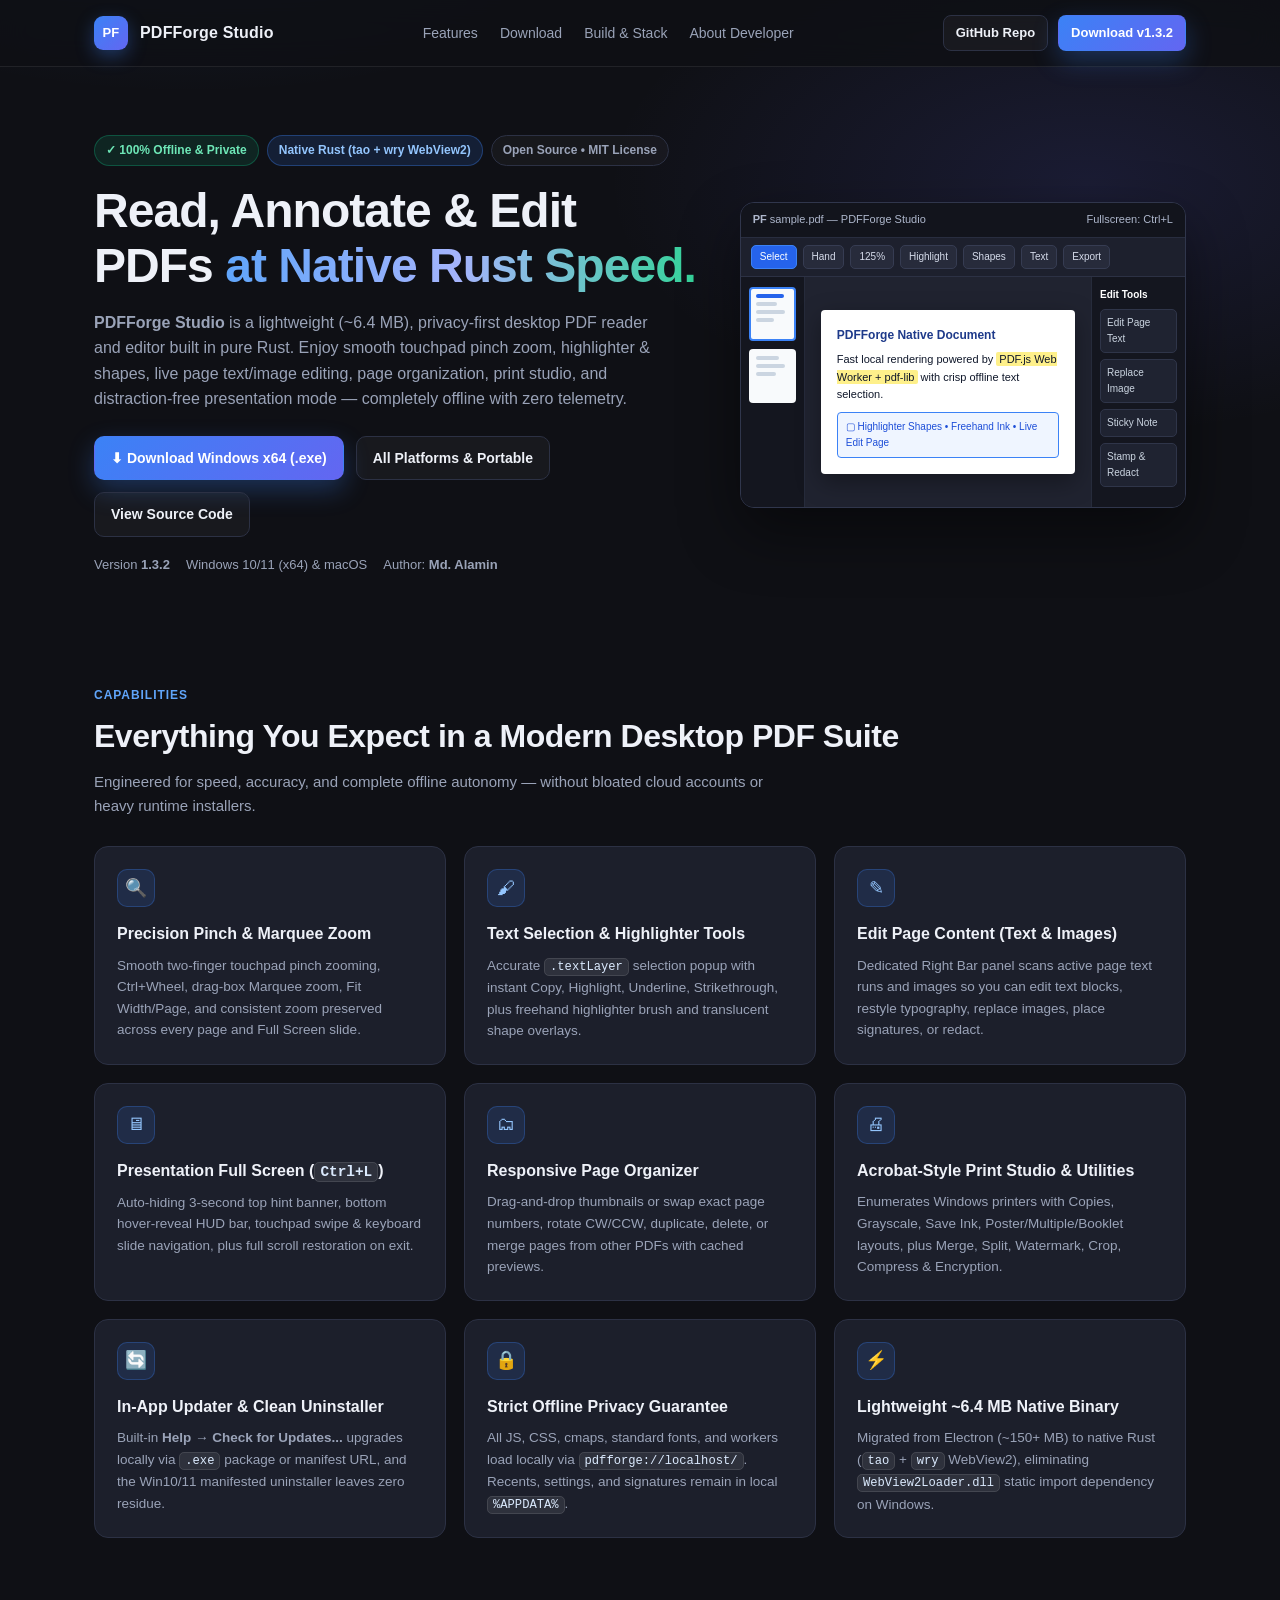
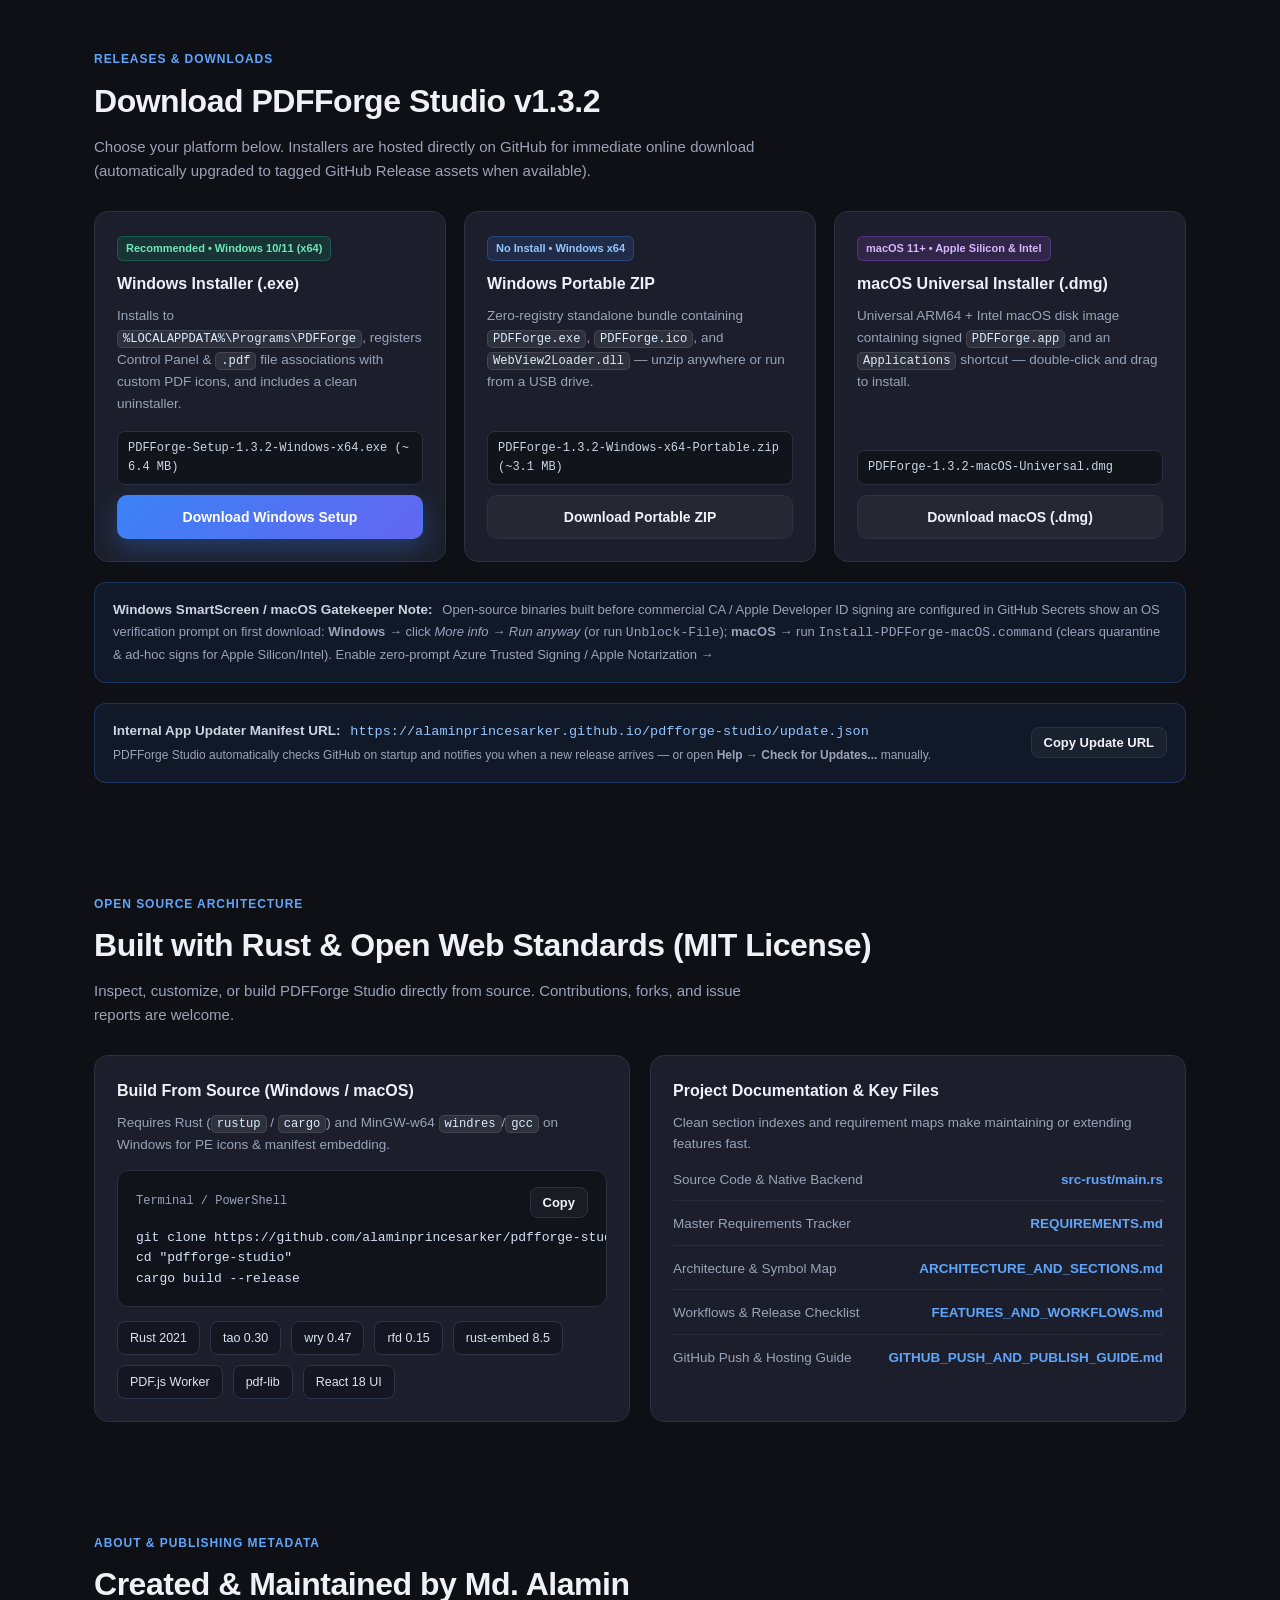
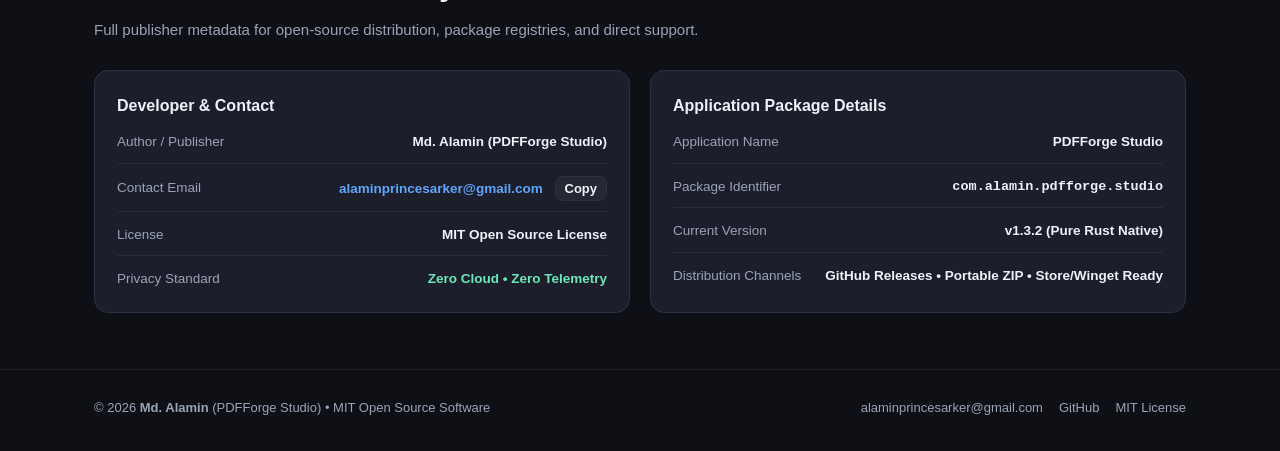
==== commit 19d13573: "Release v1.3.2: macOS traffic-light controls on left and full macOS WKWebView PDF opening fixes" ====
--- a/docs/index.html
+++ b/docs/index.html
@@ -665,7 +665,7 @@
       </nav>
       <div class="nav-actions">
         <a id="nav-github" href="https://github.com/alaminprincesarker/pdfforge-studio" target="_blank" rel="noopener" class="btn btn-ghost btn-sm">GitHub Repo</a>
-        <a href="#download" class="btn btn-primary btn-sm">Download v1.3.1</a>
+        <a href="#download" class="btn btn-primary btn-sm">Download v1.3.2</a>
       </div>
     </div>
   </header>
@@ -686,7 +686,7 @@
           page organization, print studio, and distraction-free presentation mode — completely offline with zero telemetry.
         </p>
         <div class="hero-cta">
-          <a id="hero-win-setup" href="https://github.com/alaminprincesarker/pdfforge-studio/raw/main/release/PDFForge-Setup-1.3.1-Windows-x64.exe" class="btn btn-primary">
+          <a id="hero-win-setup" href="https://github.com/alaminprincesarker/pdfforge-studio/raw/main/release/PDFForge-Setup-1.3.2-Windows-x64.exe" class="btn btn-primary">
             &#x2B07; Download Windows x64 (.exe)
           </a>
           <a id="hero-releases" href="https://github.com/alaminprincesarker/pdfforge-studio/releases" target="_blank" rel="noopener" class="btn btn-ghost">
@@ -697,7 +697,7 @@
           </a>
         </div>
         <div class="hero-meta">
-          <span>Version <strong>1.3.1</strong></span>
+          <span>Version <strong>1.3.2</strong></span>
           <span>Windows 10/11 (x64) &amp; macOS</span>
           <span>Author: <strong>Md. Alamin</strong></span>
         </div>
@@ -810,7 +810,7 @@
     <section id="download">
       <div class="sec-head">
         <div class="sec-kicker">Releases &amp; Downloads</div>
-        <h2 class="sec-title">Download PDFForge Studio v1.3.1</h2>
+        <h2 class="sec-title">Download PDFForge Studio v1.3.2</h2>
         <p class="sec-sub">Choose your platform below. Installers are hosted directly on GitHub for immediate online download (automatically upgraded to tagged GitHub Release assets when available).</p>
       </div>
 
@@ -822,8 +822,8 @@
             <p>Installs to <code>%LOCALAPPDATA%\Programs\PDFForge</code>, registers Control Panel &amp; <code>.pdf</code> file associations with custom PDF icons, and includes a clean uninstaller.</p>
           </div>
           <div style="display:grid;gap:10px;">
-            <div class="dl-file">PDFForge-Setup-1.3.1-Windows-x64.exe (~6.4 MB)</div>
-            <a id="dl-win-setup" href="https://github.com/alaminprincesarker/pdfforge-studio/raw/main/release/PDFForge-Setup-1.3.1-Windows-x64.exe" class="btn btn-primary">Download Windows Setup</a>
+            <div class="dl-file">PDFForge-Setup-1.3.2-Windows-x64.exe (~6.4 MB)</div>
+            <a id="dl-win-setup" href="https://github.com/alaminprincesarker/pdfforge-studio/raw/main/release/PDFForge-Setup-1.3.2-Windows-x64.exe" class="btn btn-primary">Download Windows Setup</a>
           </div>
         </div>
 
@@ -834,8 +834,8 @@
             <p>Zero-registry standalone bundle containing <code>PDFForge.exe</code>, <code>PDFForge.ico</code>, and <code>WebView2Loader.dll</code> — unzip anywhere or run from a USB drive.</p>
           </div>
           <div style="display:grid;gap:10px;">
-            <div class="dl-file">PDFForge-1.3.1-Windows-x64-Portable.zip (~3.1 MB)</div>
-            <a id="dl-win-portable" href="https://github.com/alaminprincesarker/pdfforge-studio/raw/main/release/PDFForge-1.3.1-Windows-x64-Portable.zip" class="btn btn-ghost">Download Portable ZIP</a>
+            <div class="dl-file">PDFForge-1.3.2-Windows-x64-Portable.zip (~3.1 MB)</div>
+            <a id="dl-win-portable" href="https://github.com/alaminprincesarker/pdfforge-studio/raw/main/release/PDFForge-1.3.2-Windows-x64-Portable.zip" class="btn btn-ghost">Download Portable ZIP</a>
           </div>
         </div>
 
@@ -846,8 +846,8 @@
             <p>Universal ARM64 + Intel macOS disk image containing signed <code>PDFForge.app</code> and an <code>Applications</code> shortcut — double-click and drag to install.</p>
           </div>
           <div style="display:grid;gap:10px;">
-            <div class="dl-file">PDFForge-1.3.1-macOS-Universal.dmg</div>
-            <a id="dl-macos" href="https://github.com/alaminprincesarker/pdfforge-studio/releases/download/v1.3.1/PDFForge-1.3.1-macOS-Universal.dmg" class="btn btn-ghost">Download macOS (.dmg)</a>
+            <div class="dl-file">PDFForge-1.3.2-macOS-Universal.dmg</div>
+            <a id="dl-macos" href="https://github.com/alaminprincesarker/pdfforge-studio/releases/download/v1.3.2/PDFForge-1.3.2-macOS-Universal.dmg" class="btn btn-ghost">Download macOS (.dmg)</a>
           </div>
         </div>
       </div>
@@ -983,7 +983,7 @@
             </div>
             <div class="kv-item">
               <span class="kv-label">Current Version</span>
-              <span class="kv-val">v1.3.1 (Pure Rust Native)</span>
+              <span class="kv-val">v1.3.2 (Pure Rust Native)</span>
             </div>
             <div class="kv-item">
               <span class="kv-label">Distribution Channels</span>
@@ -1042,10 +1042,10 @@
         setHref("hero-source", repoUrl);
         setHref("footer-github", repoUrl);
         setHref("hero-releases", `${repoUrl}/tree/main/release`);
-        setHref("hero-win-setup", `${rawBase}/PDFForge-Setup-1.3.1-Windows-x64.exe`);
-        setHref("dl-win-setup", `${rawBase}/PDFForge-Setup-1.3.1-Windows-x64.exe`);
-        setHref("dl-win-portable", `${rawBase}/PDFForge-1.3.1-Windows-x64-Portable.zip`);
-        setHref("dl-macos", `${repoUrl}/releases/download/v1.3.1/PDFForge-1.3.1-macOS-Universal.dmg`);
+        setHref("hero-win-setup", `${rawBase}/PDFForge-Setup-1.3.2-Windows-x64.exe`);
+        setHref("dl-win-setup", `${rawBase}/PDFForge-Setup-1.3.2-Windows-x64.exe`);
+        setHref("dl-win-portable", `${rawBase}/PDFForge-1.3.2-Windows-x64-Portable.zip`);
+        setHref("dl-macos", `${repoUrl}/releases/download/v1.3.2/PDFForge-1.3.2-macOS-Universal.dmg`);
         setHref("doc-rust", `${repoUrl}/blob/main/src-rust/main.rs`);
         setHref("doc-req", `${repoUrl}/blob/main/REQUIREMENTS.md`);
         setHref("footer-license", `${repoUrl}/blob/main/LICENSE`);
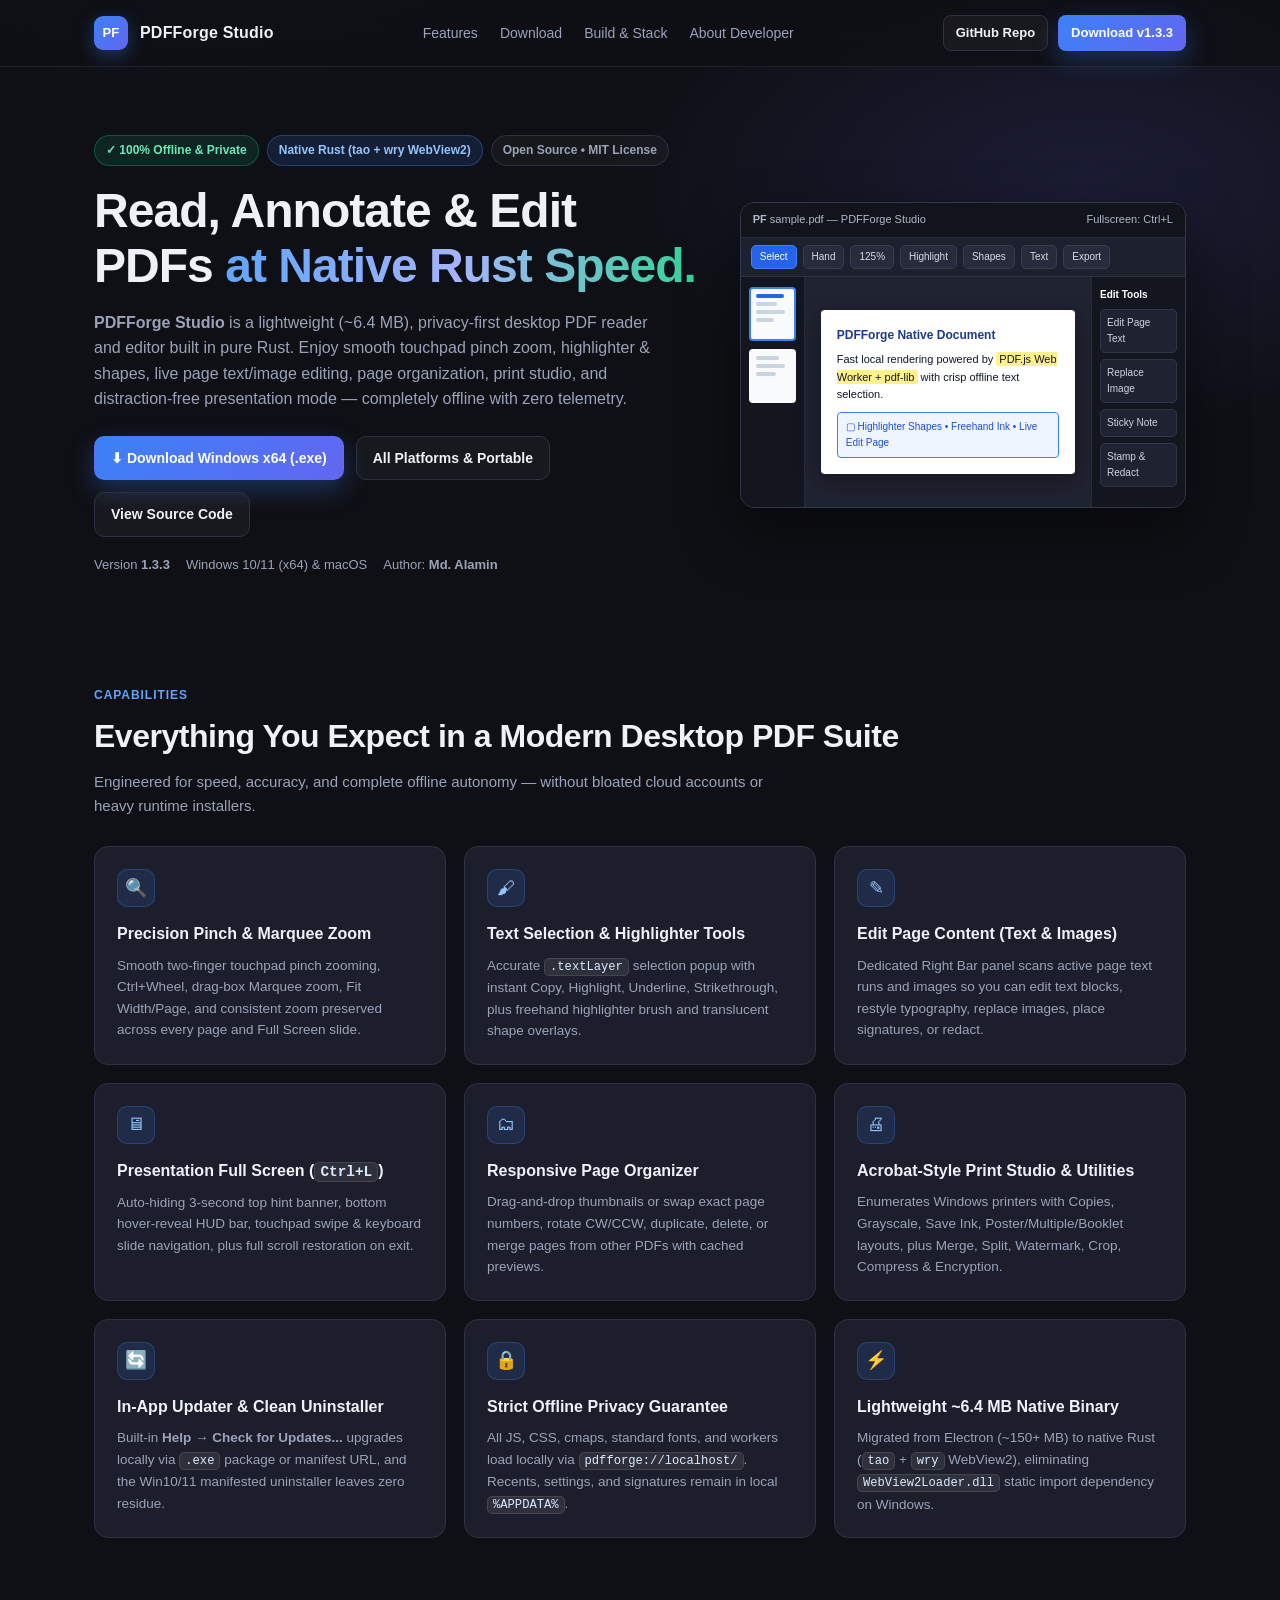
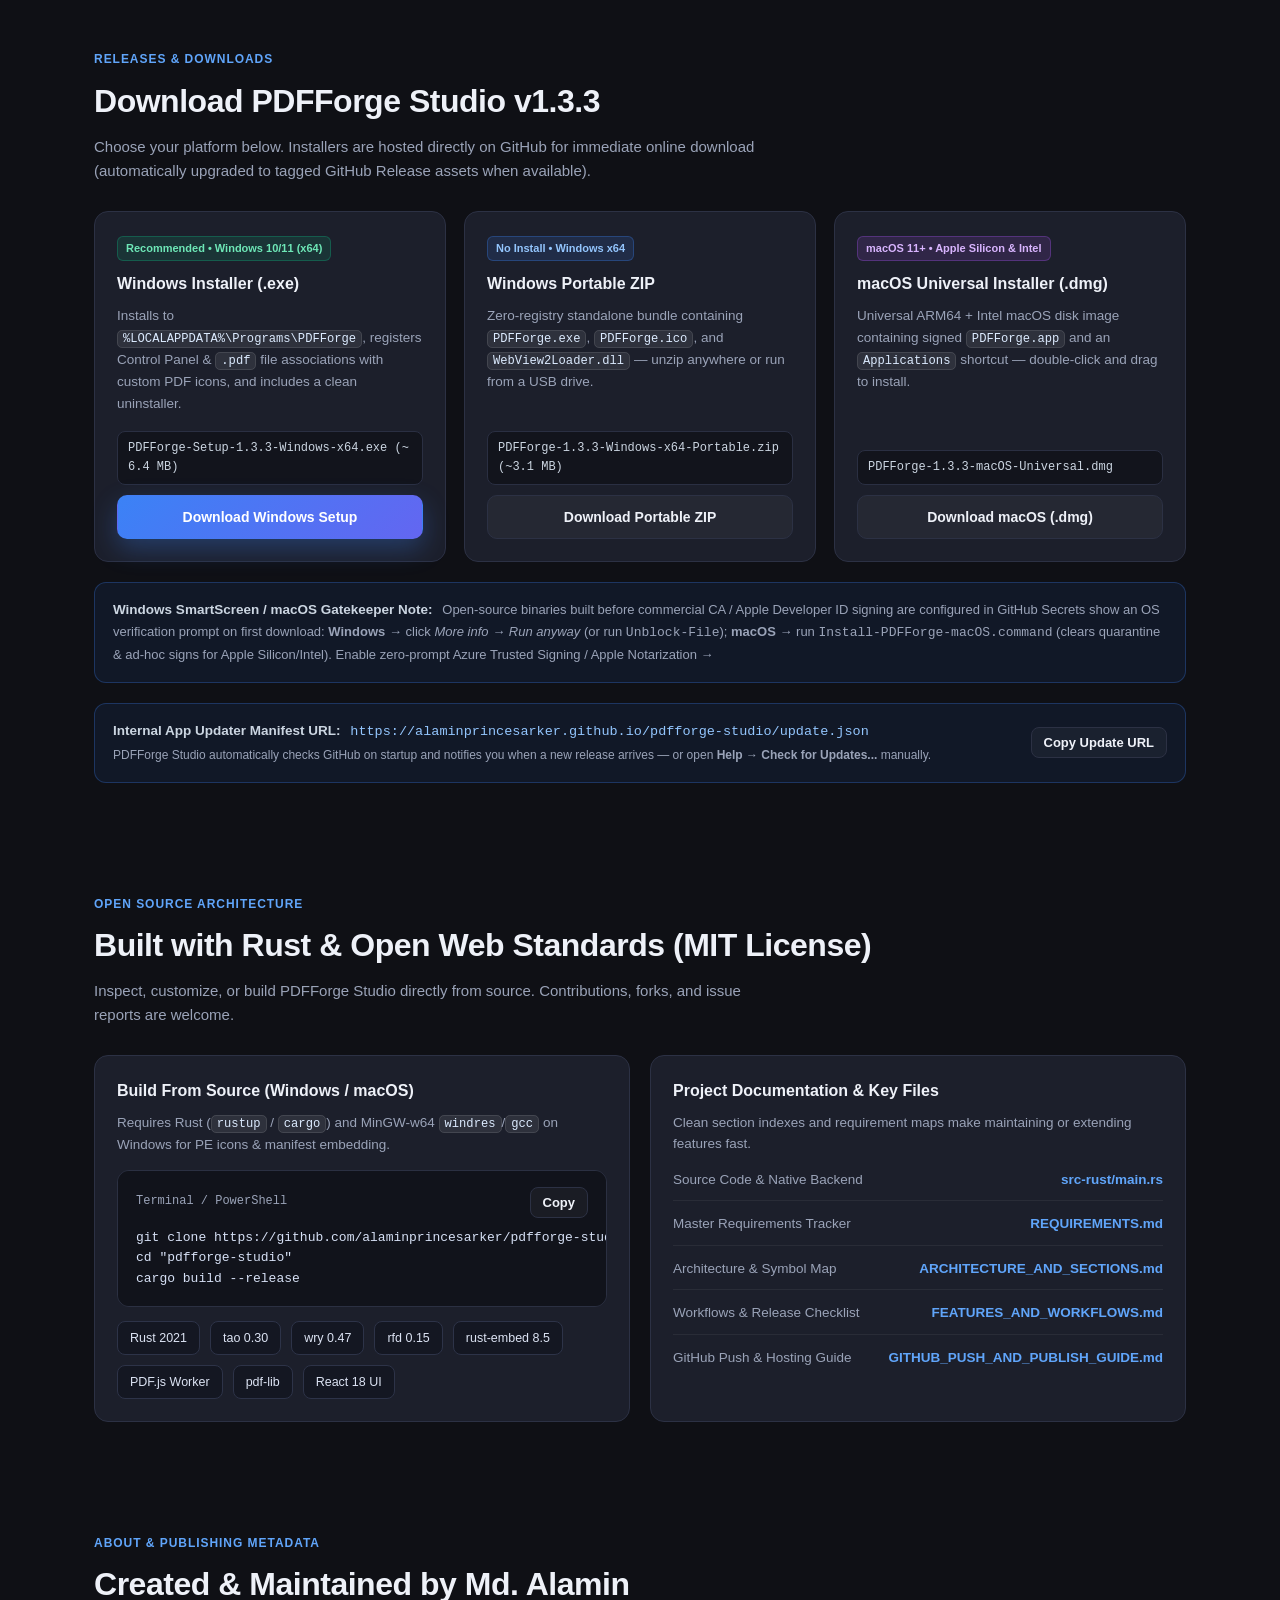
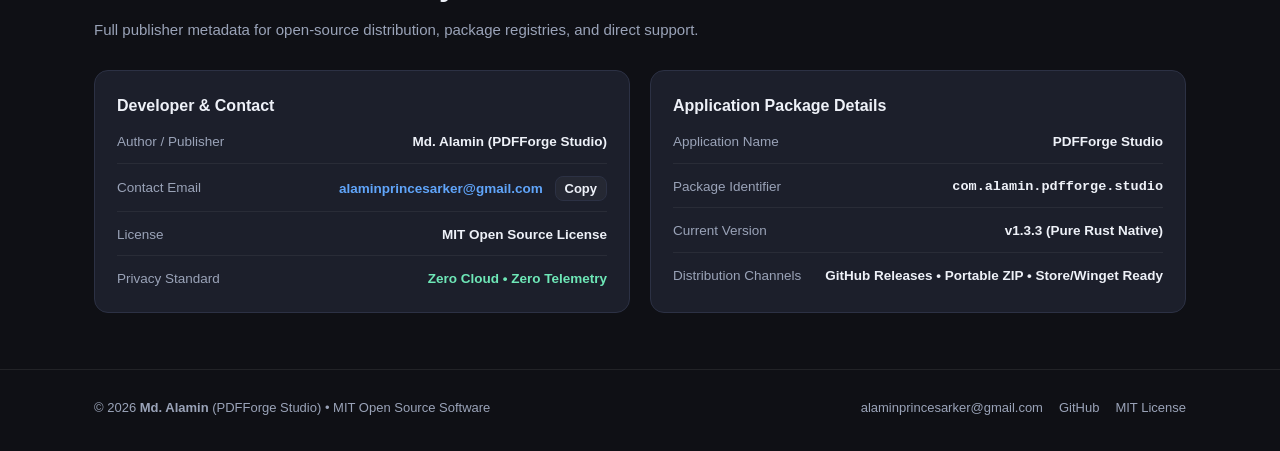
==== commit d7f4deaa: "Release v1.3.3: Fix large-PDF crash (0xc0000409) and harden worker panic safety" ====
--- a/docs/index.html
+++ b/docs/index.html
@@ -665,7 +665,7 @@
       </nav>
       <div class="nav-actions">
         <a id="nav-github" href="https://github.com/alaminprincesarker/pdfforge-studio" target="_blank" rel="noopener" class="btn btn-ghost btn-sm">GitHub Repo</a>
-        <a href="#download" class="btn btn-primary btn-sm">Download v1.3.2</a>
+        <a href="#download" class="btn btn-primary btn-sm">Download v1.3.3</a>
       </div>
     </div>
   </header>
@@ -686,7 +686,7 @@
           page organization, print studio, and distraction-free presentation mode — completely offline with zero telemetry.
         </p>
         <div class="hero-cta">
-          <a id="hero-win-setup" href="https://github.com/alaminprincesarker/pdfforge-studio/raw/main/release/PDFForge-Setup-1.3.2-Windows-x64.exe" class="btn btn-primary">
+          <a id="hero-win-setup" href="https://github.com/alaminprincesarker/pdfforge-studio/raw/main/release/PDFForge-Setup-1.3.3-Windows-x64.exe" class="btn btn-primary">
             &#x2B07; Download Windows x64 (.exe)
           </a>
           <a id="hero-releases" href="https://github.com/alaminprincesarker/pdfforge-studio/releases" target="_blank" rel="noopener" class="btn btn-ghost">
@@ -697,7 +697,7 @@
           </a>
         </div>
         <div class="hero-meta">
-          <span>Version <strong>1.3.2</strong></span>
+          <span>Version <strong>1.3.3</strong></span>
           <span>Windows 10/11 (x64) &amp; macOS</span>
           <span>Author: <strong>Md. Alamin</strong></span>
         </div>
@@ -810,7 +810,7 @@
     <section id="download">
       <div class="sec-head">
         <div class="sec-kicker">Releases &amp; Downloads</div>
-        <h2 class="sec-title">Download PDFForge Studio v1.3.2</h2>
+        <h2 class="sec-title">Download PDFForge Studio v1.3.3</h2>
         <p class="sec-sub">Choose your platform below. Installers are hosted directly on GitHub for immediate online download (automatically upgraded to tagged GitHub Release assets when available).</p>
       </div>
 
@@ -822,8 +822,8 @@
             <p>Installs to <code>%LOCALAPPDATA%\Programs\PDFForge</code>, registers Control Panel &amp; <code>.pdf</code> file associations with custom PDF icons, and includes a clean uninstaller.</p>
           </div>
           <div style="display:grid;gap:10px;">
-            <div class="dl-file">PDFForge-Setup-1.3.2-Windows-x64.exe (~6.4 MB)</div>
-            <a id="dl-win-setup" href="https://github.com/alaminprincesarker/pdfforge-studio/raw/main/release/PDFForge-Setup-1.3.2-Windows-x64.exe" class="btn btn-primary">Download Windows Setup</a>
+            <div class="dl-file">PDFForge-Setup-1.3.3-Windows-x64.exe (~6.4 MB)</div>
+            <a id="dl-win-setup" href="https://github.com/alaminprincesarker/pdfforge-studio/raw/main/release/PDFForge-Setup-1.3.3-Windows-x64.exe" class="btn btn-primary">Download Windows Setup</a>
           </div>
         </div>
 
@@ -834,8 +834,8 @@
             <p>Zero-registry standalone bundle containing <code>PDFForge.exe</code>, <code>PDFForge.ico</code>, and <code>WebView2Loader.dll</code> — unzip anywhere or run from a USB drive.</p>
           </div>
           <div style="display:grid;gap:10px;">
-            <div class="dl-file">PDFForge-1.3.2-Windows-x64-Portable.zip (~3.1 MB)</div>
-            <a id="dl-win-portable" href="https://github.com/alaminprincesarker/pdfforge-studio/raw/main/release/PDFForge-1.3.2-Windows-x64-Portable.zip" class="btn btn-ghost">Download Portable ZIP</a>
+            <div class="dl-file">PDFForge-1.3.3-Windows-x64-Portable.zip (~3.1 MB)</div>
+            <a id="dl-win-portable" href="https://github.com/alaminprincesarker/pdfforge-studio/raw/main/release/PDFForge-1.3.3-Windows-x64-Portable.zip" class="btn btn-ghost">Download Portable ZIP</a>
           </div>
         </div>
 
@@ -846,8 +846,8 @@
             <p>Universal ARM64 + Intel macOS disk image containing signed <code>PDFForge.app</code> and an <code>Applications</code> shortcut — double-click and drag to install.</p>
           </div>
           <div style="display:grid;gap:10px;">
-            <div class="dl-file">PDFForge-1.3.2-macOS-Universal.dmg</div>
-            <a id="dl-macos" href="https://github.com/alaminprincesarker/pdfforge-studio/releases/download/v1.3.2/PDFForge-1.3.2-macOS-Universal.dmg" class="btn btn-ghost">Download macOS (.dmg)</a>
+            <div class="dl-file">PDFForge-1.3.3-macOS-Universal.dmg</div>
+            <a id="dl-macos" href="https://github.com/alaminprincesarker/pdfforge-studio/releases/download/v1.3.3/PDFForge-1.3.3-macOS-Universal.dmg" class="btn btn-ghost">Download macOS (.dmg)</a>
           </div>
         </div>
       </div>
@@ -983,7 +983,7 @@
             </div>
             <div class="kv-item">
               <span class="kv-label">Current Version</span>
-              <span class="kv-val">v1.3.2 (Pure Rust Native)</span>
+              <span class="kv-val">v1.3.3 (Pure Rust Native)</span>
             </div>
             <div class="kv-item">
               <span class="kv-label">Distribution Channels</span>
@@ -1042,10 +1042,10 @@
         setHref("hero-source", repoUrl);
         setHref("footer-github", repoUrl);
         setHref("hero-releases", `${repoUrl}/tree/main/release`);
-        setHref("hero-win-setup", `${rawBase}/PDFForge-Setup-1.3.2-Windows-x64.exe`);
-        setHref("dl-win-setup", `${rawBase}/PDFForge-Setup-1.3.2-Windows-x64.exe`);
-        setHref("dl-win-portable", `${rawBase}/PDFForge-1.3.2-Windows-x64-Portable.zip`);
-        setHref("dl-macos", `${repoUrl}/releases/download/v1.3.2/PDFForge-1.3.2-macOS-Universal.dmg`);
+        setHref("hero-win-setup", `${rawBase}/PDFForge-Setup-1.3.3-Windows-x64.exe`);
+        setHref("dl-win-setup", `${rawBase}/PDFForge-Setup-1.3.3-Windows-x64.exe`);
+        setHref("dl-win-portable", `${rawBase}/PDFForge-1.3.3-Windows-x64-Portable.zip`);
+        setHref("dl-macos", `${repoUrl}/releases/download/v1.3.3/PDFForge-1.3.3-macOS-Universal.dmg`);
         setHref("doc-rust", `${repoUrl}/blob/main/src-rust/main.rs`);
         setHref("doc-req", `${repoUrl}/blob/main/REQUIREMENTS.md`);
         setHref("footer-license", `${repoUrl}/blob/main/LICENSE`);
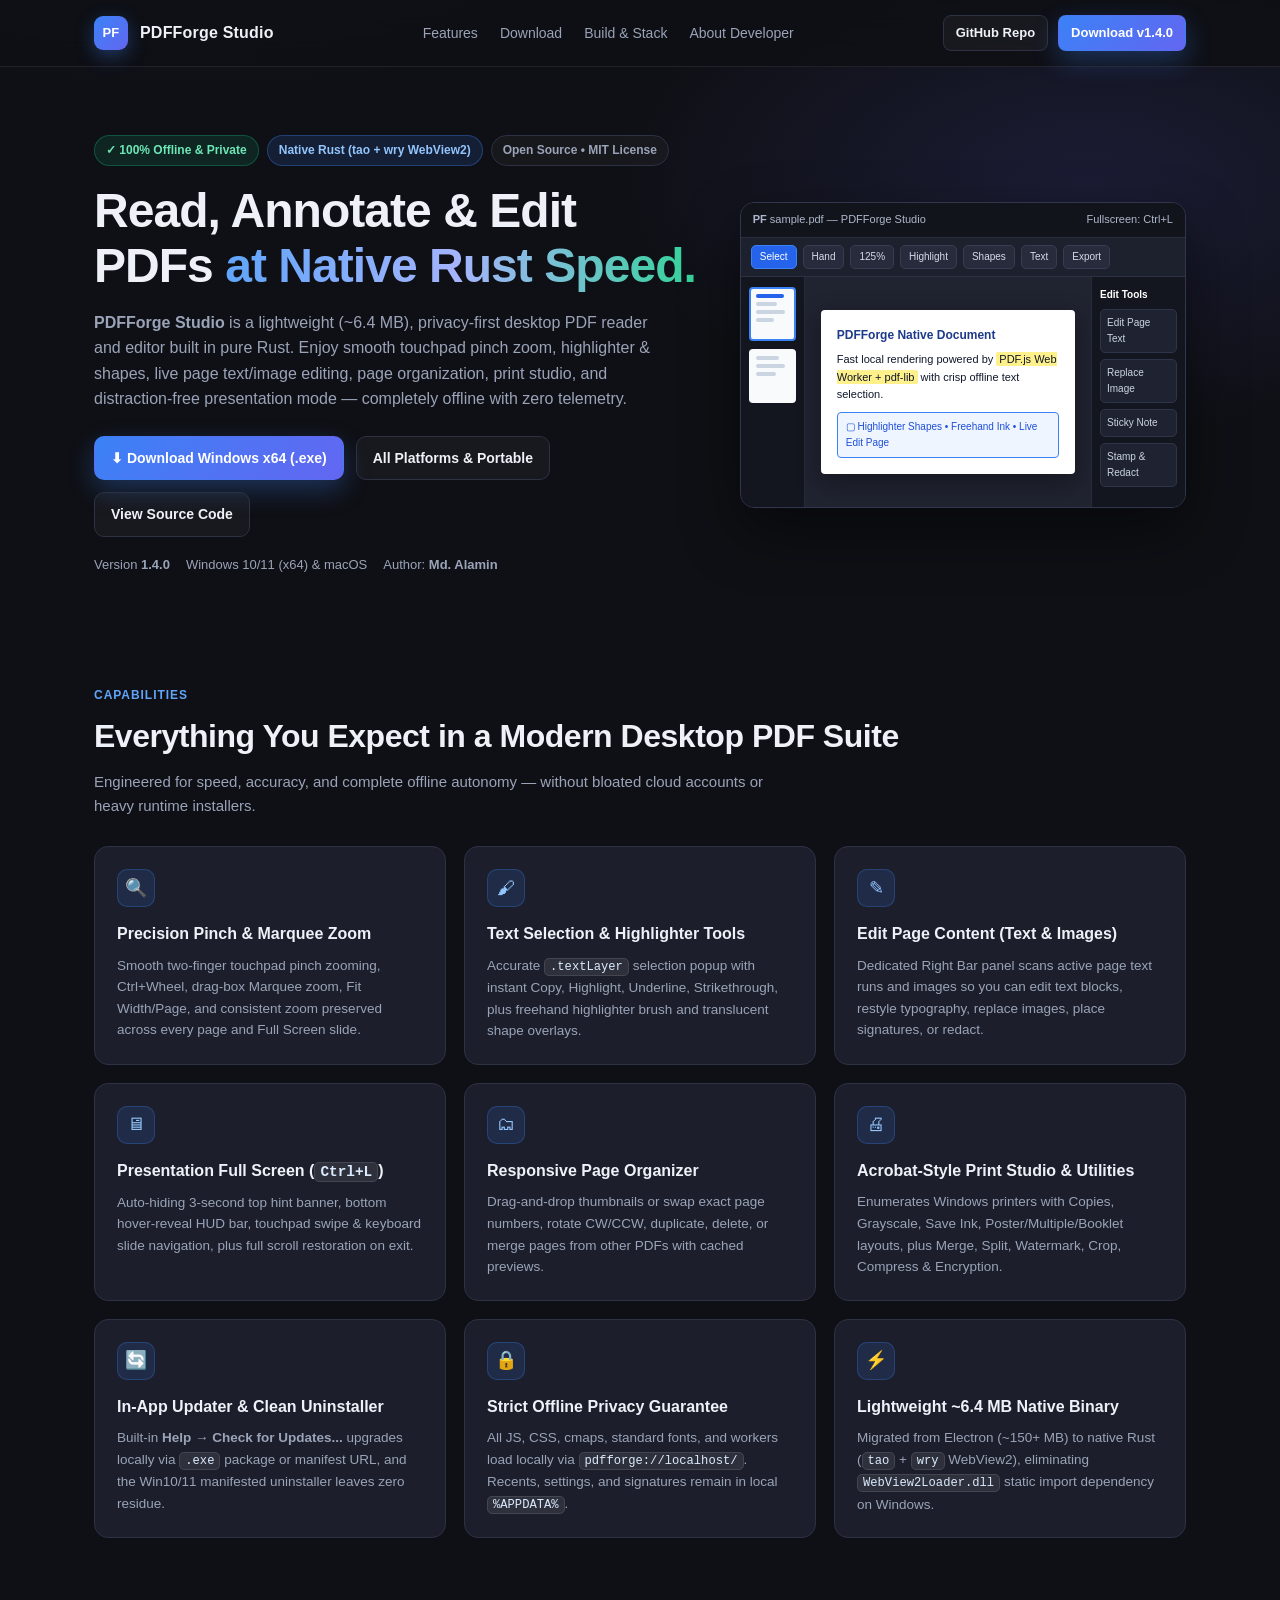
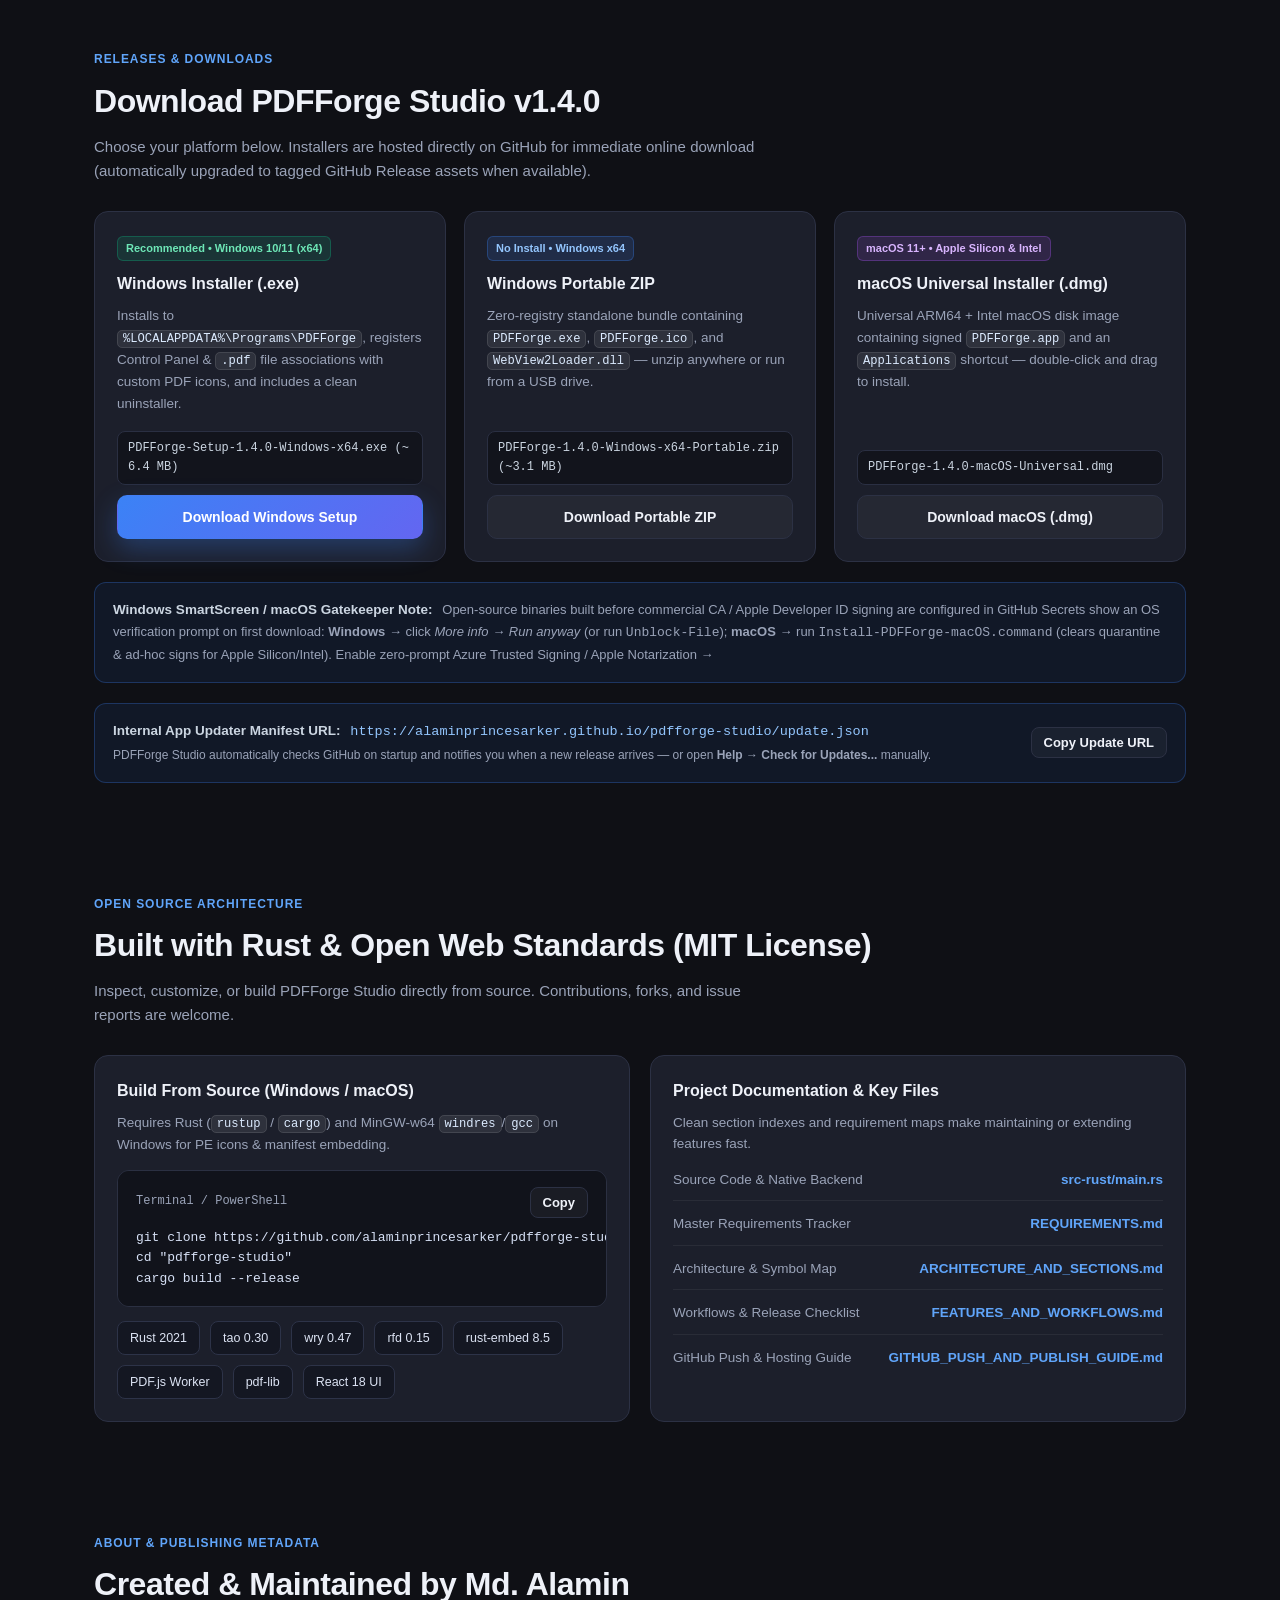
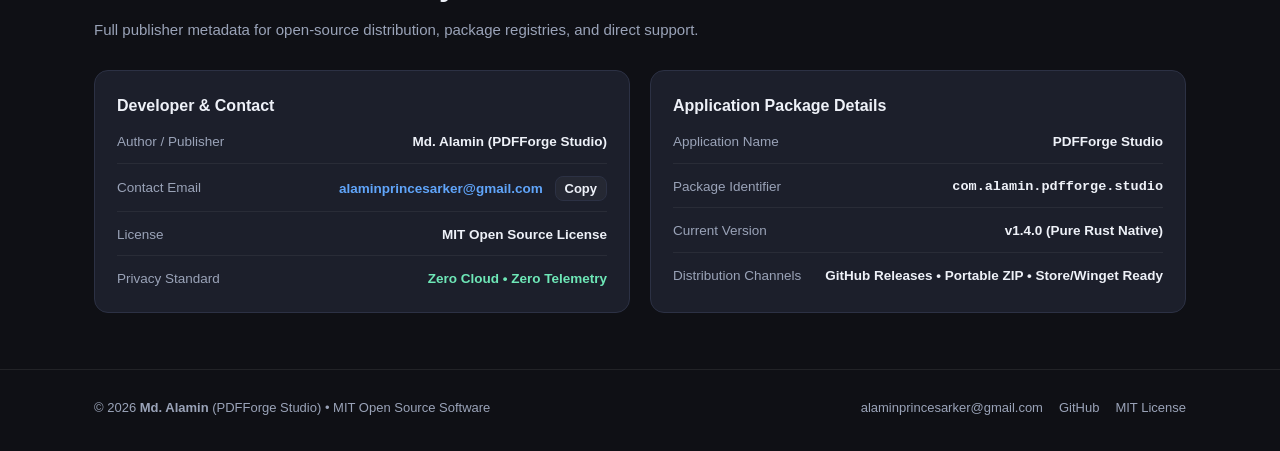
==== commit dee53b25: "Release v1.4.0: Fix large-PDF crash (0xc0000409) and harden worker panic safety" ====
--- a/docs/index.html
+++ b/docs/index.html
@@ -665,7 +665,7 @@
       </nav>
       <div class="nav-actions">
         <a id="nav-github" href="https://github.com/alaminprincesarker/pdfforge-studio" target="_blank" rel="noopener" class="btn btn-ghost btn-sm">GitHub Repo</a>
-        <a href="#download" class="btn btn-primary btn-sm">Download v1.3.3</a>
+        <a href="#download" class="btn btn-primary btn-sm">Download v1.4.0</a>
       </div>
     </div>
   </header>
@@ -686,7 +686,7 @@
           page organization, print studio, and distraction-free presentation mode — completely offline with zero telemetry.
         </p>
         <div class="hero-cta">
-          <a id="hero-win-setup" href="https://github.com/alaminprincesarker/pdfforge-studio/raw/main/release/PDFForge-Setup-1.3.3-Windows-x64.exe" class="btn btn-primary">
+          <a id="hero-win-setup" href="https://github.com/alaminprincesarker/pdfforge-studio/raw/main/release/PDFForge-Setup-1.4.0-Windows-x64.exe" class="btn btn-primary">
             &#x2B07; Download Windows x64 (.exe)
           </a>
           <a id="hero-releases" href="https://github.com/alaminprincesarker/pdfforge-studio/releases" target="_blank" rel="noopener" class="btn btn-ghost">
@@ -697,7 +697,7 @@
           </a>
         </div>
         <div class="hero-meta">
-          <span>Version <strong>1.3.3</strong></span>
+          <span>Version <strong>1.4.0</strong></span>
           <span>Windows 10/11 (x64) &amp; macOS</span>
           <span>Author: <strong>Md. Alamin</strong></span>
         </div>
@@ -810,7 +810,7 @@
     <section id="download">
       <div class="sec-head">
         <div class="sec-kicker">Releases &amp; Downloads</div>
-        <h2 class="sec-title">Download PDFForge Studio v1.3.3</h2>
+        <h2 class="sec-title">Download PDFForge Studio v1.4.0</h2>
         <p class="sec-sub">Choose your platform below. Installers are hosted directly on GitHub for immediate online download (automatically upgraded to tagged GitHub Release assets when available).</p>
       </div>
 
@@ -822,8 +822,8 @@
             <p>Installs to <code>%LOCALAPPDATA%\Programs\PDFForge</code>, registers Control Panel &amp; <code>.pdf</code> file associations with custom PDF icons, and includes a clean uninstaller.</p>
           </div>
           <div style="display:grid;gap:10px;">
-            <div class="dl-file">PDFForge-Setup-1.3.3-Windows-x64.exe (~6.4 MB)</div>
-            <a id="dl-win-setup" href="https://github.com/alaminprincesarker/pdfforge-studio/raw/main/release/PDFForge-Setup-1.3.3-Windows-x64.exe" class="btn btn-primary">Download Windows Setup</a>
+            <div class="dl-file">PDFForge-Setup-1.4.0-Windows-x64.exe (~6.4 MB)</div>
+            <a id="dl-win-setup" href="https://github.com/alaminprincesarker/pdfforge-studio/raw/main/release/PDFForge-Setup-1.4.0-Windows-x64.exe" class="btn btn-primary">Download Windows Setup</a>
           </div>
         </div>
 
@@ -834,8 +834,8 @@
             <p>Zero-registry standalone bundle containing <code>PDFForge.exe</code>, <code>PDFForge.ico</code>, and <code>WebView2Loader.dll</code> — unzip anywhere or run from a USB drive.</p>
           </div>
           <div style="display:grid;gap:10px;">
-            <div class="dl-file">PDFForge-1.3.3-Windows-x64-Portable.zip (~3.1 MB)</div>
-            <a id="dl-win-portable" href="https://github.com/alaminprincesarker/pdfforge-studio/raw/main/release/PDFForge-1.3.3-Windows-x64-Portable.zip" class="btn btn-ghost">Download Portable ZIP</a>
+            <div class="dl-file">PDFForge-1.4.0-Windows-x64-Portable.zip (~3.1 MB)</div>
+            <a id="dl-win-portable" href="https://github.com/alaminprincesarker/pdfforge-studio/raw/main/release/PDFForge-1.4.0-Windows-x64-Portable.zip" class="btn btn-ghost">Download Portable ZIP</a>
           </div>
         </div>
 
@@ -846,8 +846,8 @@
             <p>Universal ARM64 + Intel macOS disk image containing signed <code>PDFForge.app</code> and an <code>Applications</code> shortcut — double-click and drag to install.</p>
           </div>
           <div style="display:grid;gap:10px;">
-            <div class="dl-file">PDFForge-1.3.3-macOS-Universal.dmg</div>
-            <a id="dl-macos" href="https://github.com/alaminprincesarker/pdfforge-studio/releases/download/v1.3.3/PDFForge-1.3.3-macOS-Universal.dmg" class="btn btn-ghost">Download macOS (.dmg)</a>
+            <div class="dl-file">PDFForge-1.4.0-macOS-Universal.dmg</div>
+            <a id="dl-macos" href="https://github.com/alaminprincesarker/pdfforge-studio/releases/download/v1.4.0/PDFForge-1.4.0-macOS-Universal.dmg" class="btn btn-ghost">Download macOS (.dmg)</a>
           </div>
         </div>
       </div>
@@ -983,7 +983,7 @@
             </div>
             <div class="kv-item">
               <span class="kv-label">Current Version</span>
-              <span class="kv-val">v1.3.3 (Pure Rust Native)</span>
+              <span class="kv-val">v1.4.0 (Pure Rust Native)</span>
             </div>
             <div class="kv-item">
               <span class="kv-label">Distribution Channels</span>
@@ -1042,10 +1042,10 @@
         setHref("hero-source", repoUrl);
         setHref("footer-github", repoUrl);
         setHref("hero-releases", `${repoUrl}/tree/main/release`);
-        setHref("hero-win-setup", `${rawBase}/PDFForge-Setup-1.3.3-Windows-x64.exe`);
-        setHref("dl-win-setup", `${rawBase}/PDFForge-Setup-1.3.3-Windows-x64.exe`);
-        setHref("dl-win-portable", `${rawBase}/PDFForge-1.3.3-Windows-x64-Portable.zip`);
-        setHref("dl-macos", `${repoUrl}/releases/download/v1.3.3/PDFForge-1.3.3-macOS-Universal.dmg`);
+        setHref("hero-win-setup", `${rawBase}/PDFForge-Setup-1.4.0-Windows-x64.exe`);
+        setHref("dl-win-setup", `${rawBase}/PDFForge-Setup-1.4.0-Windows-x64.exe`);
+        setHref("dl-win-portable", `${rawBase}/PDFForge-1.4.0-Windows-x64-Portable.zip`);
+        setHref("dl-macos", `${repoUrl}/releases/download/v1.4.0/PDFForge-1.4.0-macOS-Universal.dmg`);
         setHref("doc-rust", `${repoUrl}/blob/main/src-rust/main.rs`);
         setHref("doc-req", `${repoUrl}/blob/main/REQUIREMENTS.md`);
         setHref("footer-license", `${repoUrl}/blob/main/LICENSE`);
